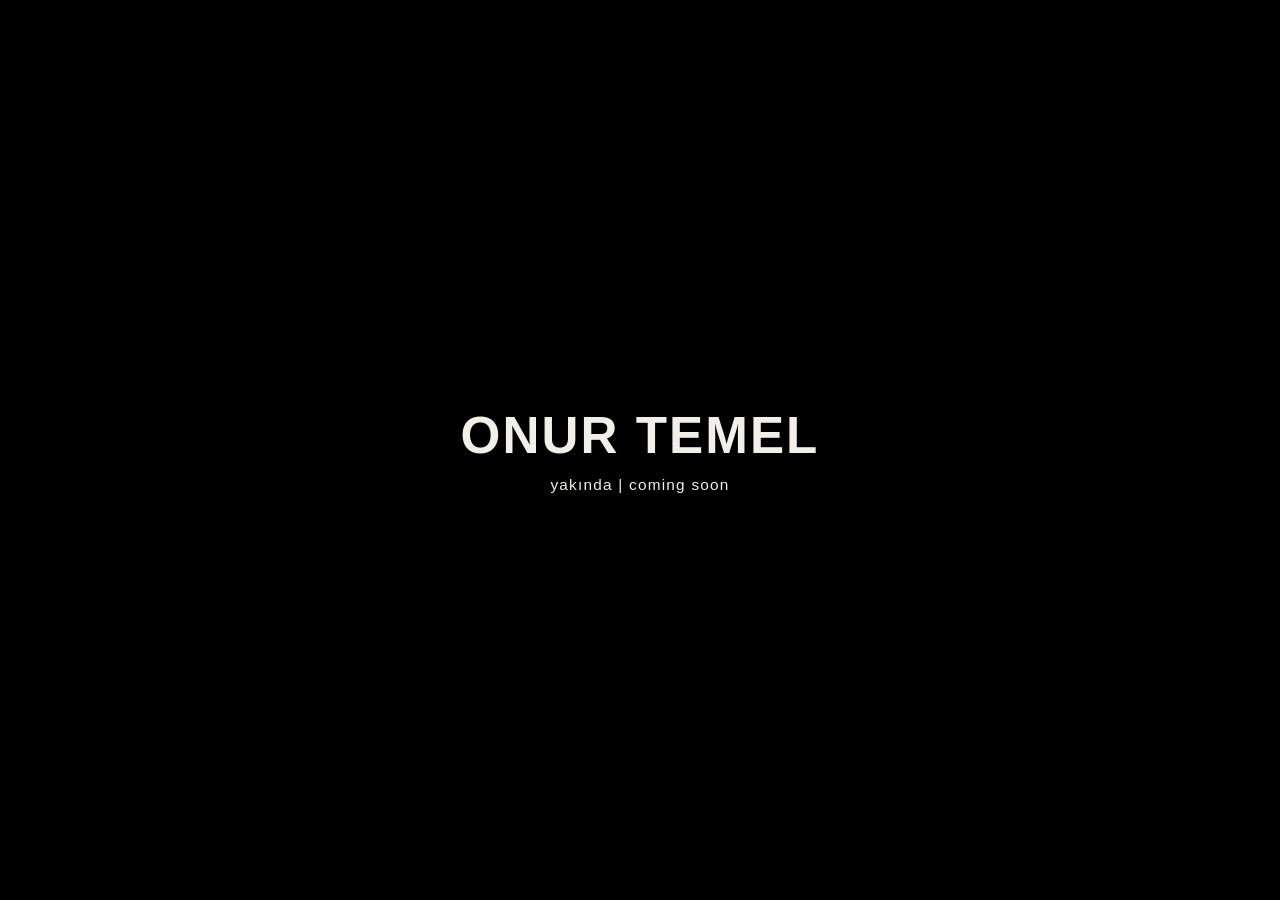
==== index.html @ 97fc6d5d "Add initial HTML structure for coming soon page" ====
<!doctype html>
<html lang="tr">
<head>
  <meta charset="utf-8">
  <meta name="viewport" content="width=device-width, initial-scale=1">
  <title>Onur Temel</title>

  <style>
    * {
      box-sizing: border-box;
    }

    html, body {
      margin: 0;
      width: 100%;
      height: 100%;
    }

    body {
      background: #000;
      color: #f2efe8;
      font-family: Helvetica, Arial, sans-serif;
    }

    main {
      width: 100%;
      min-height: 100svh;
      display: flex;
      align-items: center;
      justify-content: center;
    }

    .coming-soon {
      width: 33.333vw;
      text-align: center;
    }

    h1 {
      margin: 0;
      font-size: clamp(2rem, 4vw, 4.5rem);
      font-weight: 700;
      letter-spacing: 0.04em;
      white-space: nowrap;
    }

    p {
      margin: 0.7rem 0 0;
      font-size: clamp(0.85rem, 1.2vw, 1.15rem);
      font-weight: 400;
      letter-spacing: 0.08em;
      white-space: nowrap;
    }

    @media (max-width: 700px) {
      .coming-soon {
        width: 66.666vw;
      }

      h1 {
        font-size: clamp(1.8rem, 9vw, 3rem);
      }

      p {
        font-size: clamp(0.75rem, 3.7vw, 1rem);
      }
    }
  </style>
</head>

<body>
  <main>
    <div class="coming-soon">
      <h1>ONUR TEMEL</h1>
      <p>yakında | coming soon</p>
    </div>
  </main>
</body>
</html>
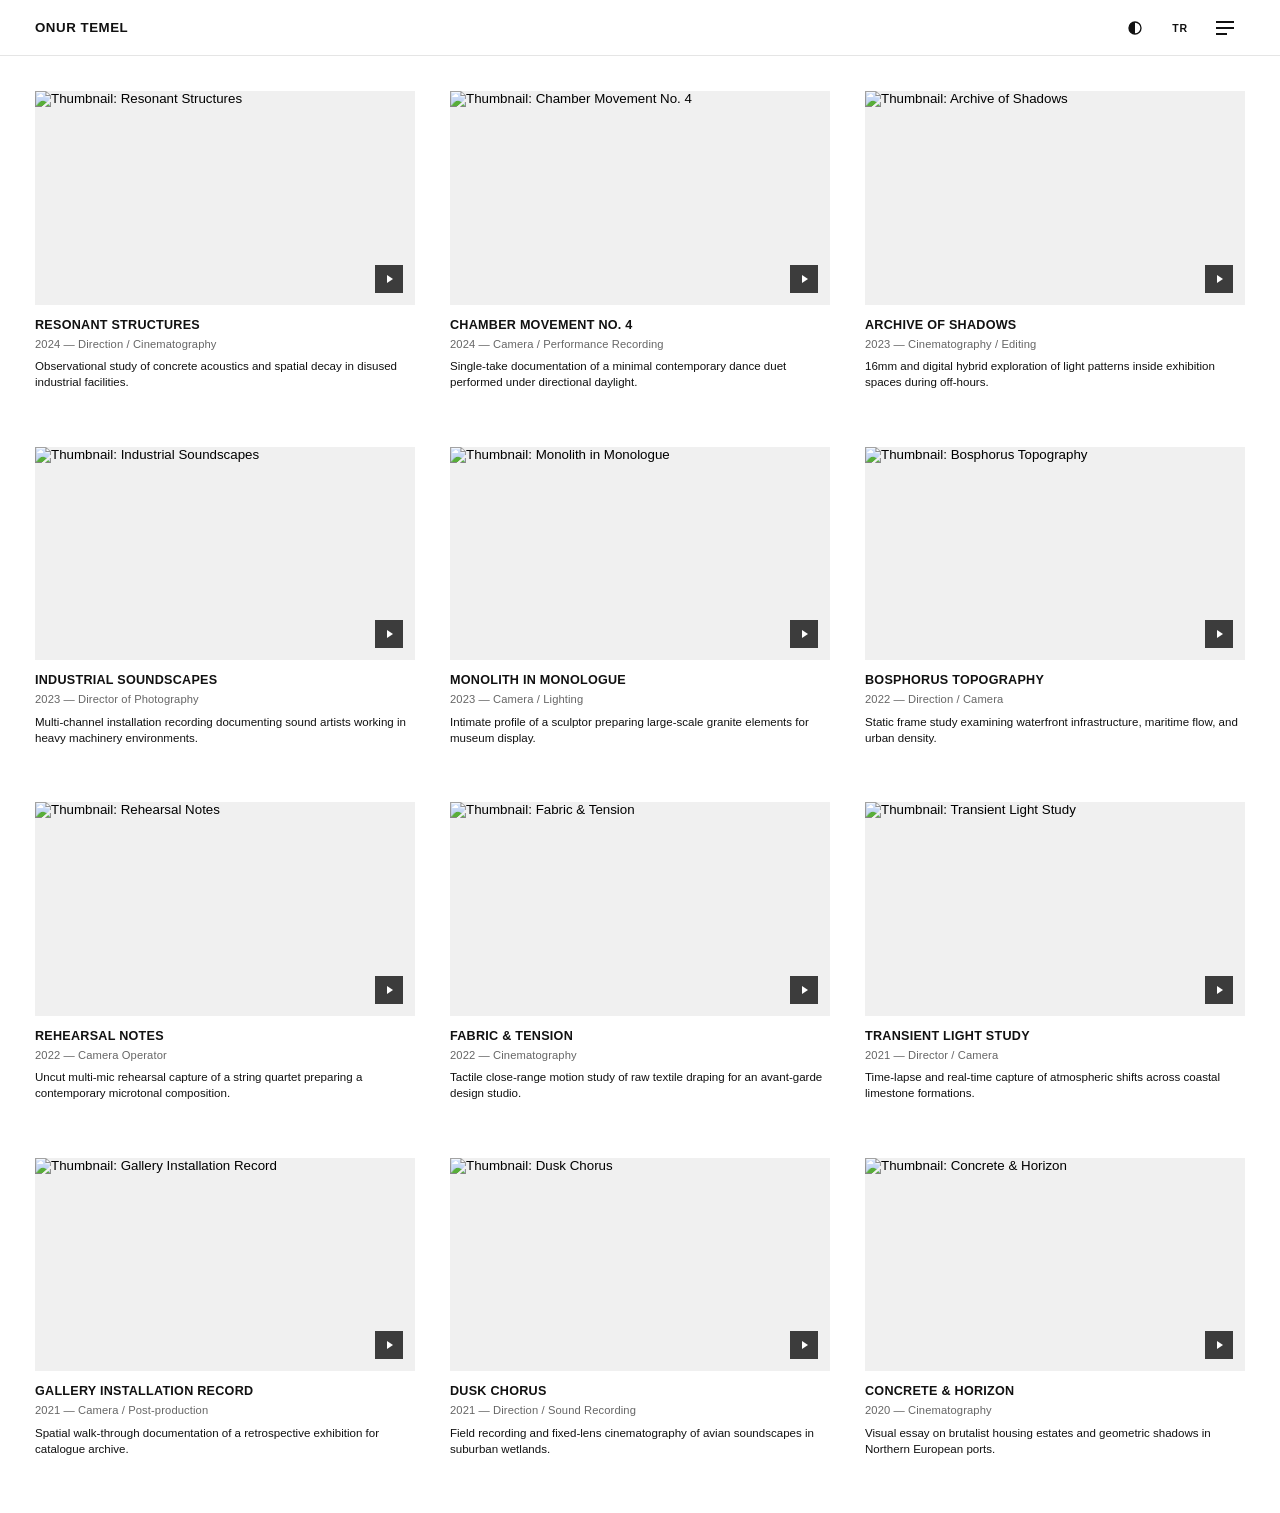
==== commit d60a9be5: "Add bilingual (TR/EN) content support, CMS settings, visual theme toggle, and launch portfolio to in" ====
--- a/index.html
+++ b/index.html
@@ -3,76 +3,87 @@
 <head>
   <meta charset="utf-8">
   <meta name="viewport" content="width=device-width, initial-scale=1">
-  <title>Onur Temel</title>
+  <title>ONUR TEMEL — Videograf & Hareketli Görüntü Arşivi</title>
+  <meta name="description" content="Videograf Onur Temel'in portfolyosu. Gözlemci belgesel, performans kaydı, sanatçı filmi dokümantasyonu ve sergi arşivleri.">
+  
+  <!-- Open Graph -->
+  <meta property="og:title" content="ONUR TEMEL — Videographer">
+  <meta property="og:description" content="Portfolio of videographer Onur Temel. Observational documentary, performance capture, artist film documentation, and exhibition archives.">
+  <meta property="og:type" content="website">
 
+  <link rel="stylesheet" href="styles.css">
+  
   <style>
-    * {
-      box-sizing: border-box;
-    }
-
-    html, body {
-      margin: 0;
-      width: 100%;
-      height: 100%;
-    }
-
-    body {
-      background: #000;
-      color: #f2efe8;
-      font-family: Helvetica, Arial, sans-serif;
-    }
-
-    main {
-      width: 100%;
-      min-height: 100svh;
-      display: flex;
-      align-items: center;
-      justify-content: center;
-    }
-
-    .coming-soon {
-      width: 33.333vw;
-      text-align: center;
-    }
-
-    h1 {
-      margin: 0;
-      font-size: clamp(2rem, 4vw, 4.5rem);
-      font-weight: 700;
-      letter-spacing: 0.04em;
+    /* Visually hidden helper for screen reader headings */
+    .sr-only {
+      position: absolute;
+      width: 1px;
+      height: 1px;
+      padding: 0;
+      margin: -1px;
+      overflow: hidden;
+      clip: rect(0, 0, 0, 0);
       white-space: nowrap;
-    }
-
-    p {
-      margin: 0.7rem 0 0;
-      font-size: clamp(0.85rem, 1.2vw, 1.15rem);
-      font-weight: 400;
-      letter-spacing: 0.08em;
-      white-space: nowrap;
-    }
-
-    @media (max-width: 700px) {
-      .coming-soon {
-        width: 66.666vw;
-      }
-
-      h1 {
-        font-size: clamp(1.8rem, 9vw, 3rem);
-      }
-
-      p {
-        font-size: clamp(0.75rem, 3.7vw, 1rem);
-      }
+      border: 0;
     }
   </style>
 </head>
+<body>
 
-<body>
-  <main>
-    <div class="coming-soon">
-      <h1>ONUR TEMEL</h1>
-      <p>yakında | coming soon</p>
+  <header class="site-header">
+    <div class="site-container" style="width:100%; display:flex; align-items:center; justify-content:space-between;">
+      <a href="#work" class="header-brand" id="brand-link" aria-label="Onur Temel Homepage">ONUR TEMEL</a>
+      
+      <div class="header-controls">
+        <!-- Theme Switcher: Visual non-text split circle icon -->
+        <button id="theme-toggle" class="icon-btn theme-toggle-btn" aria-label="Koyu/Açık temayı değiştir" title="Tema Değiştir">
+          <span class="theme-split-icon" aria-hidden="true">
+            <svg viewBox="0 0 24 24" width="16" height="16">
+              <circle cx="12" cy="12" r="9" fill="none" stroke="currentColor" stroke-width="2"/>
+              <path d="M12 3 A9 9 0 0 0 12 21 Z" fill="currentColor"/>
+            </svg>
+          </span>
+        </button>
+
+        <!-- Language Switcher: Shows target language (EN when TR active, TR when EN active) -->
+        <button id="lang-toggle" class="icon-btn lang-toggle-btn" aria-label="Switch language to English" title="Dil Değiştir">
+          EN
+        </button>
+        
+        <!-- View Switcher: Abstract text/paragraph symbol morphing to grid -->
+        <button id="view-switch-btn" class="icon-btn view-switch-btn" aria-label="Metin Görünümünü Göster" aria-expanded="false" title="Görünüm Değiştir">
+          <span class="view-switch-symbol" aria-hidden="true">
+            <span class="line"></span>
+            <span class="line"></span>
+            <span class="line"></span>
+          </span>
+        </button>
+      </div>
     </div>
-  </main>
+  </header>
+
+  <div class="site-container">
+    <main>
+      <!-- Primary View: Work Grid -->
+      <section id="work-view" class="view" aria-label="Seçilmiş Çalışmalar">
+        <h1 class="sr-only" id="work-heading">Seçilmiş Çalışmalar</h1>
+        <div id="works-grid" class="works-grid" role="region" aria-live="polite"></div>
+      </section>
+
+      <!-- Information / Bio / CV View -->
+      <section id="info-view" class="view" aria-label="Bilgi & Arşiv" hidden>
+        <h1 class="sr-only" id="info-heading">Bilgi & Arşiv</h1>
+        <div id="info-container" class="info-container"></div>
+      </section>
+
+      <!-- Graceful Fallback Error UI -->
+      <div id="error-state" class="error-state" hidden>
+        <p id="error-message">İçerik kataloğu yüklenemedi. Lütfen bağlantınızı kontrol edin.</p>
+        <button id="retry-btn" class="retry-btn">Yeniden Dene</button>
+      </div>
+    </main>
+  </div>
+
+  <script src="app.js"></script>
 </body>
 </html>
--- a/styles.css
+++ b/styles.css
@@ -0,0 +1,526 @@
+/* ONUR TEMEL — VIDEOGRAPHER PORTFOLIO
+   Contemporary Institutional / Exhibition Catalogue Aesthetic */
+
+:root {
+  color-scheme: light dark;
+  --bg-color: #ffffff;
+  --fg-color: #111111;
+  --fg-muted: #666666;
+  --bg-media: #f0f0f0;
+  --border-color: #e5e5e5;
+  --focus-ring: #111111;
+
+  --font-stack: -apple-system, BlinkMacSystemFont, "Helvetica Neue", Helvetica, Arial, sans-serif;
+  --site-max-width: 1600px;
+  --header-height: 56px;
+}
+
+@media (prefers-color-scheme: dark) {
+  :root {
+    --bg-color: #121212;
+    --fg-color: #eeeeee;
+    --fg-muted: #999999;
+    --bg-media: #1e1e1e;
+    --border-color: #262626;
+    --focus-ring: #ffffff;
+  }
+}
+
+html[data-theme="light"] {
+  color-scheme: light;
+  --bg-color: #ffffff;
+  --fg-color: #111111;
+  --fg-muted: #666666;
+  --bg-media: #f0f0f0;
+  --border-color: #e5e5e5;
+  --focus-ring: #111111;
+}
+
+html[data-theme="dark"] {
+  color-scheme: dark;
+  --bg-color: #121212;
+  --fg-color: #eeeeee;
+  --fg-muted: #999999;
+  --bg-media: #1e1e1e;
+  --border-color: #262626;
+  --focus-ring: #ffffff;
+}
+
+/* Reset & Base */
+*, *::before, *::after {
+  box-sizing: border-box;
+}
+
+html, body {
+  margin: 0;
+  padding: 0;
+  width: 100%;
+  min-height: 100%;
+  background-color: var(--bg-color);
+  color: var(--fg-color);
+  font-family: var(--font-stack);
+  font-size: 14px;
+  line-height: 1.5;
+  -webkit-font-smoothing: antialiased;
+  -moz-osx-font-smoothing: grayscale;
+}
+
+/* Focus visibility */
+:focus-visible {
+  outline: 2px solid var(--focus-ring);
+  outline-offset: 3px;
+}
+
+/* Page Wrapper */
+.site-container {
+  max-width: var(--site-max-width);
+  margin: 0 auto;
+  padding: 0 1rem;
+}
+
+@media (min-width: 640px) {
+  .site-container {
+    padding: 0 1.5rem;
+  }
+}
+
+@media (min-width: 1024px) {
+  .site-container {
+    padding: 0 2.5rem;
+  }
+}
+
+/* Persistent Header */
+.site-header {
+  position: sticky;
+  top: 0;
+  z-index: 100;
+  height: var(--header-height);
+  background-color: var(--bg-color);
+  border-bottom: 1px solid var(--border-color);
+  display: flex;
+  align-items: center;
+  justify-content: space-between;
+  transition: background-color 0.2s ease, border-color 0.2s ease;
+}
+
+.header-brand {
+  font-size: 0.9rem;
+  font-weight: 700;
+  letter-spacing: 0.04em;
+  color: var(--fg-color);
+  text-decoration: none;
+  text-transform: uppercase;
+  background: none;
+  border: none;
+  padding: 0;
+  cursor: pointer;
+  display: inline-flex;
+  align-items: center;
+  white-space: nowrap;
+}
+
+@media (min-width: 375px) {
+  .header-brand {
+    font-size: 0.95rem;
+  }
+}
+
+.header-controls {
+  display: flex;
+  align-items: center;
+  gap: 0.25rem;
+}
+
+@media (min-width: 375px) {
+  .header-controls {
+    gap: 0.5rem;
+  }
+}
+
+/* Buttons Reset */
+.icon-btn {
+  background: none;
+  border: none;
+  color: var(--fg-color);
+  cursor: pointer;
+  padding: 0;
+  min-width: 40px;
+  min-height: 44px;
+  display: flex;
+  align-items: center;
+  justify-content: center;
+  border-radius: 0;
+  transition: opacity 0.15s ease;
+}
+
+.icon-btn:hover {
+  opacity: 0.75;
+}
+
+.icon-btn[hidden] {
+  display: none !important;
+}
+
+/* Language Switcher Control */
+.lang-toggle-btn {
+  font-family: var(--font-stack);
+  font-size: 0.75rem;
+  font-weight: 600;
+  letter-spacing: 0.06em;
+  text-transform: uppercase;
+  color: var(--fg-color);
+  min-width: 36px;
+}
+
+/* Visual Non-Text Theme Toggle (Split Circle) */
+.theme-split-icon {
+  width: 16px;
+  height: 16px;
+  display: block;
+}
+
+.theme-split-icon svg {
+  width: 100%;
+  height: 100%;
+  display: block;
+}
+
+/* View Switcher Abstract Icon (Text symbol vs Grid symbol) */
+.view-switch-symbol {
+  width: 18px;
+  height: 14px;
+  position: relative;
+  display: flex;
+  flex-direction: column;
+  justify-content: space-between;
+}
+
+/* Text Icon Lines: 3-4 horizontal lines, last line shorter */
+.view-switch-symbol .line {
+  display: block;
+  height: 2px;
+  background-color: var(--fg-color);
+  width: 100%;
+  transition: width 0.2s ease, transform 0.2s ease;
+}
+
+.view-switch-symbol .line:last-child {
+  width: 60%;
+}
+
+/* Active Info Mode -> morphs into Grid symbol */
+.view-switch-btn[aria-expanded="true"] .view-switch-symbol {
+  display: grid;
+  grid-template-columns: 1fr 1fr;
+  grid-template-rows: 1fr 1fr;
+  gap: 3px;
+  height: 14px;
+  width: 14px;
+}
+
+.view-switch-btn[aria-expanded="true"] .view-switch-symbol .line {
+  width: 100% !important;
+  height: 100% !important;
+}
+
+/* Main Content Area */
+main {
+  padding: 2rem 0 4rem 0;
+}
+
+@media (min-width: 640px) {
+  main {
+    padding: 2.5rem 0 4rem 0;
+  }
+}
+
+.view {
+  display: block;
+}
+
+.view[hidden] {
+  display: none !important;
+}
+
+/* WORK VIEW GRID */
+.works-grid {
+  display: grid;
+  grid-template-columns: 1fr;
+  gap: 2.5rem 1.5rem;
+}
+
+@media (min-width: 640px) {
+  .works-grid {
+    grid-template-columns: repeat(2, 1fr);
+    gap: 3.5rem 2rem;
+  }
+}
+
+@media (min-width: 1024px) {
+  .works-grid {
+    grid-template-columns: repeat(3, 1fr);
+    gap: 4rem 2.5rem;
+  }
+}
+
+@media (min-width: 1440px) {
+  .works-grid {
+    grid-template-columns: repeat(4, 1fr);
+    gap: 4.5rem 2.5rem;
+  }
+}
+
+/* Work Item (No cards, no borders, gallery wall presentation) */
+.work-item {
+  display: flex;
+  flex-direction: column;
+}
+
+.work-media-container {
+  width: 100%;
+  aspect-ratio: 16 / 9;
+  background-color: var(--bg-media);
+  position: relative;
+  overflow: hidden;
+}
+
+.work-media-btn {
+  width: 100%;
+  height: 100%;
+  border: none;
+  background: var(--bg-media);
+  padding: 0;
+  margin: 0;
+  cursor: pointer;
+  position: relative;
+  display: block;
+  text-align: left;
+}
+
+.work-media-btn img {
+  width: 100%;
+  height: 100%;
+  object-fit: cover;
+  display: block;
+  transition: opacity 0.2s ease;
+}
+
+.work-media-btn:hover img {
+  opacity: 0.9;
+}
+
+/* Monochrome Minimal Play Indicator */
+.play-indicator {
+  position: absolute;
+  bottom: 12px;
+  right: 12px;
+  width: 28px;
+  height: 28px;
+  background-color: rgba(0, 0, 0, 0.75);
+  color: #ffffff;
+  display: flex;
+  align-items: center;
+  justify-content: center;
+  pointer-events: none;
+  transition: background-color 0.15s ease, transform 0.15s ease;
+}
+
+html[data-theme="dark"] .play-indicator,
+@media (prefers-color-scheme: dark) {
+  .play-indicator {
+    background-color: rgba(255, 255, 255, 0.85);
+    color: #121212;
+  }
+}
+
+.play-indicator svg {
+  width: 12px;
+  height: 12px;
+  fill: currentColor;
+  margin-left: 2px;
+}
+
+.work-media-btn:hover .play-indicator {
+  transform: scale(1.08);
+}
+
+/* Embedded YouTube Frame */
+.work-iframe {
+  width: 100%;
+  height: 100%;
+  border: 0;
+  display: block;
+}
+
+/* Work Item Metadata */
+.work-meta {
+  margin-top: 0.85rem;
+}
+
+.work-title {
+  font-size: 0.9rem;
+  font-weight: 700;
+  letter-spacing: 0.02em;
+  text-transform: uppercase;
+  margin: 0 0 0.2rem 0;
+  color: var(--fg-color);
+  line-height: 1.3;
+}
+
+.work-details {
+  font-size: 0.8rem;
+  color: var(--fg-muted);
+  margin: 0 0 0.4rem 0;
+  letter-spacing: 0.01em;
+}
+
+.work-description {
+  font-size: 0.825rem;
+  color: var(--fg-color);
+  margin: 0;
+  line-height: 1.4;
+  font-weight: 400;
+}
+
+/* INFO / BIO VIEW */
+.info-container {
+  display: grid;
+  grid-template-columns: 1fr;
+  gap: 3rem;
+  padding-top: 0.5rem;
+}
+
+@media (min-width: 860px) {
+  .info-container {
+    grid-template-columns: 1fr 1.3fr;
+    gap: 4rem;
+  }
+}
+
+.info-sidebar, .info-main {
+  display: flex;
+  flex-direction: column;
+  gap: 2.5rem;
+}
+
+.info-section-title {
+  font-size: 0.75rem;
+  font-weight: 700;
+  text-transform: uppercase;
+  letter-spacing: 0.08em;
+  color: var(--fg-muted);
+  margin: 0 0 1rem 0;
+  padding-bottom: 0.4rem;
+  border-bottom: 1px solid var(--border-color);
+}
+
+.info-short-bio {
+  font-size: 1.1rem;
+  font-weight: 500;
+  line-height: 1.5;
+  margin: 0 0 1.25rem 0;
+  color: var(--fg-color);
+}
+
+.info-long-bio {
+  font-size: 0.9rem;
+  line-height: 1.6;
+  color: var(--fg-color);
+  margin: 0 0 2rem 0;
+}
+
+.info-list {
+  list-style: none;
+  padding: 0;
+  margin: 0;
+}
+
+.info-list li {
+  font-size: 0.85rem;
+  padding: 0.4rem 0;
+  border-bottom: 1px dashed var(--border-color);
+  color: var(--fg-color);
+  line-height: 1.4;
+}
+
+.info-list li:last-child {
+  border-bottom: none;
+}
+
+.links-list {
+  display: flex;
+  flex-direction: column;
+  gap: 0.5rem;
+}
+
+.editorial-link {
+  color: var(--fg-color);
+  text-decoration: none;
+  font-size: 0.875rem;
+  font-weight: 600;
+  display: inline-flex;
+  align-items: center;
+  gap: 0.4rem;
+}
+
+.editorial-link:hover {
+  text-decoration: underline;
+}
+
+/* Demo Archive Notice Tag */
+.demo-notice {
+  margin-top: 3rem;
+  padding: 0.75rem 1rem;
+  border: 1px solid var(--border-color);
+  font-size: 0.75rem;
+  color: var(--fg-muted);
+  letter-spacing: 0.04em;
+  text-transform: uppercase;
+}
+
+/* Error State */
+.error-state {
+  text-align: center;
+  padding: 4rem 1rem;
+  max-width: 480px;
+  margin: 0 auto;
+}
+
+.error-state p {
+  font-size: 0.9rem;
+  color: var(--fg-muted);
+  margin-bottom: 1.5rem;
+}
+
+.retry-btn {
+  background: var(--fg-color);
+  color: var(--bg-color);
+  border: none;
+  padding: 0.6rem 1.25rem;
+  font-size: 0.8rem;
+  font-weight: 600;
+  text-transform: uppercase;
+  letter-spacing: 0.05em;
+  cursor: pointer;
+}
+
+.retry-btn:hover {
+  opacity: 0.85;
+}
+
+/* Motion and Accessibility */
+@media (prefers-reduced-motion: reduce) {
+  *, *::before, *::after {
+    animation-duration: 0.01ms !important;
+    animation-iteration-count: 1 !important;
+    transition-duration: 0.01ms !important;
+    scroll-behavior: auto !important;
+  }
+
+  ::view-transition-group(*),
+  ::view-transition-old(*),
+  ::view-transition-new(*) {
+    animation: none !important;
+  }
+}
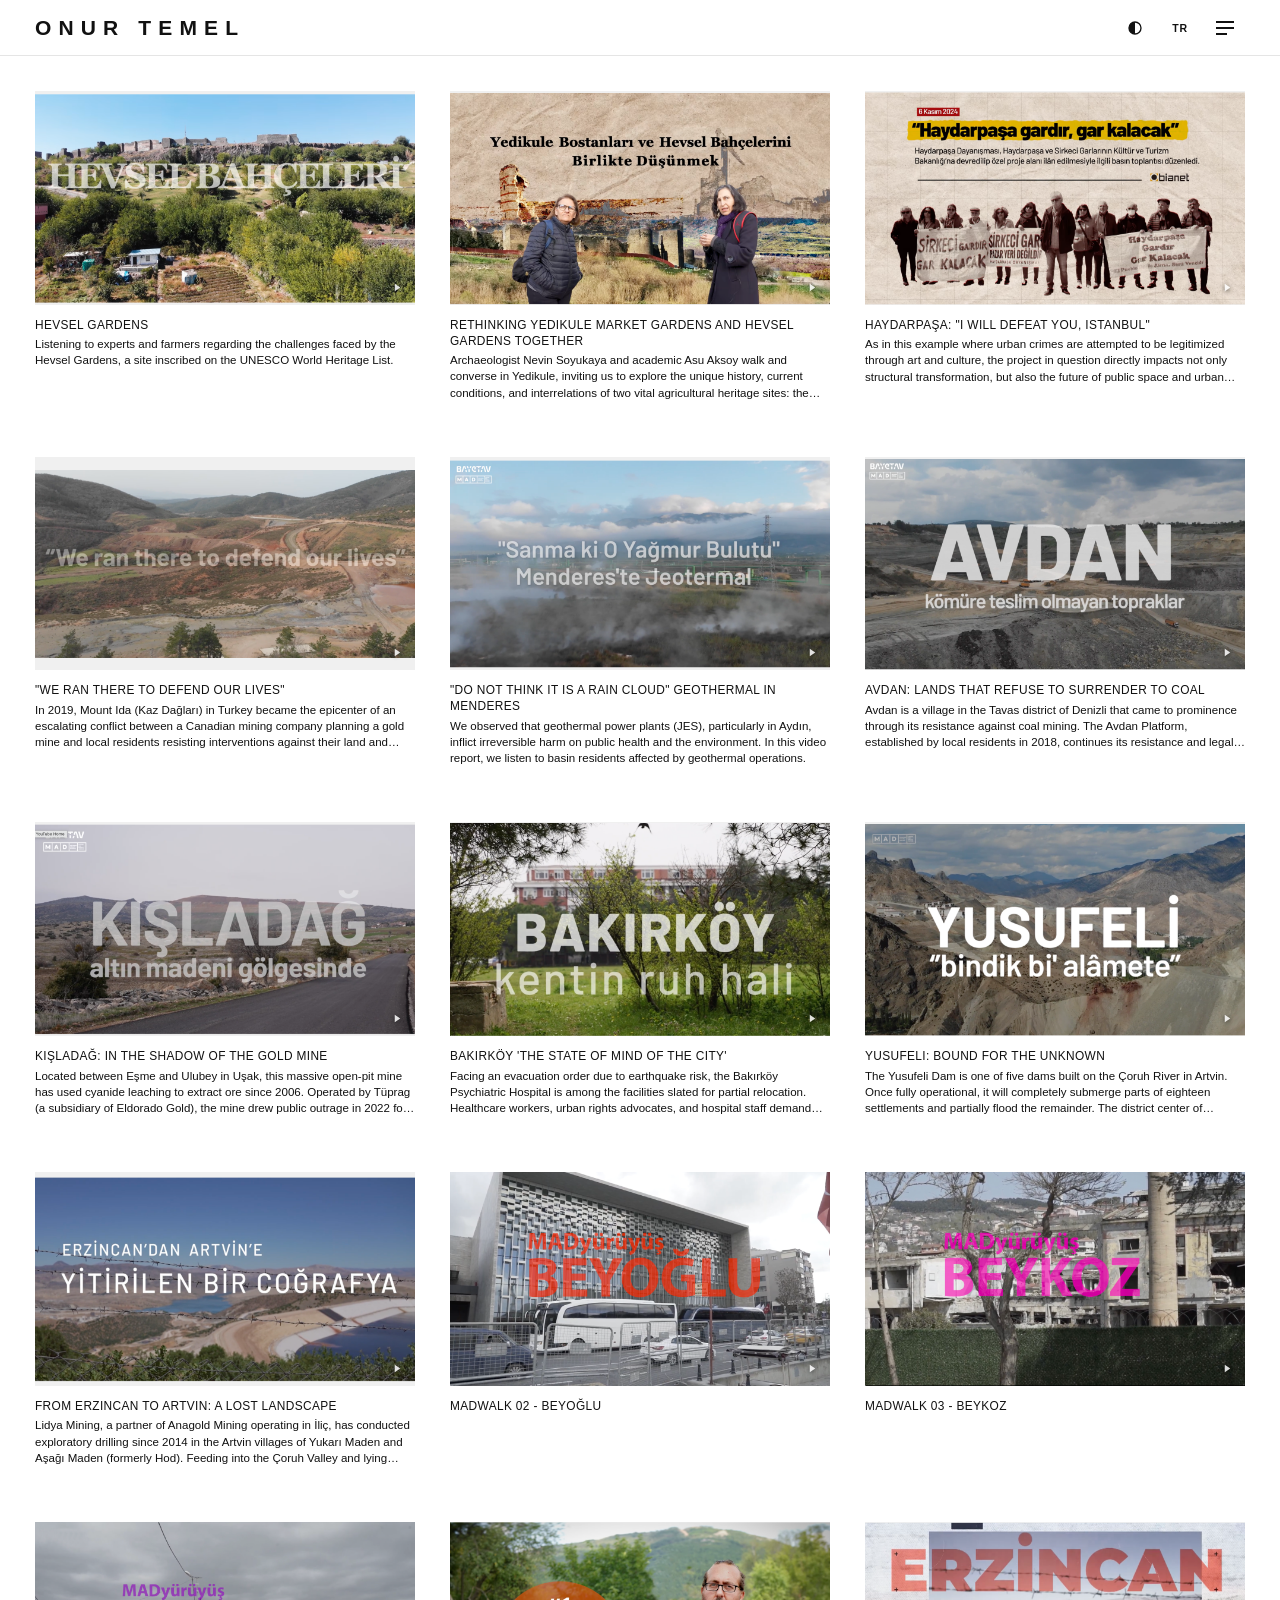
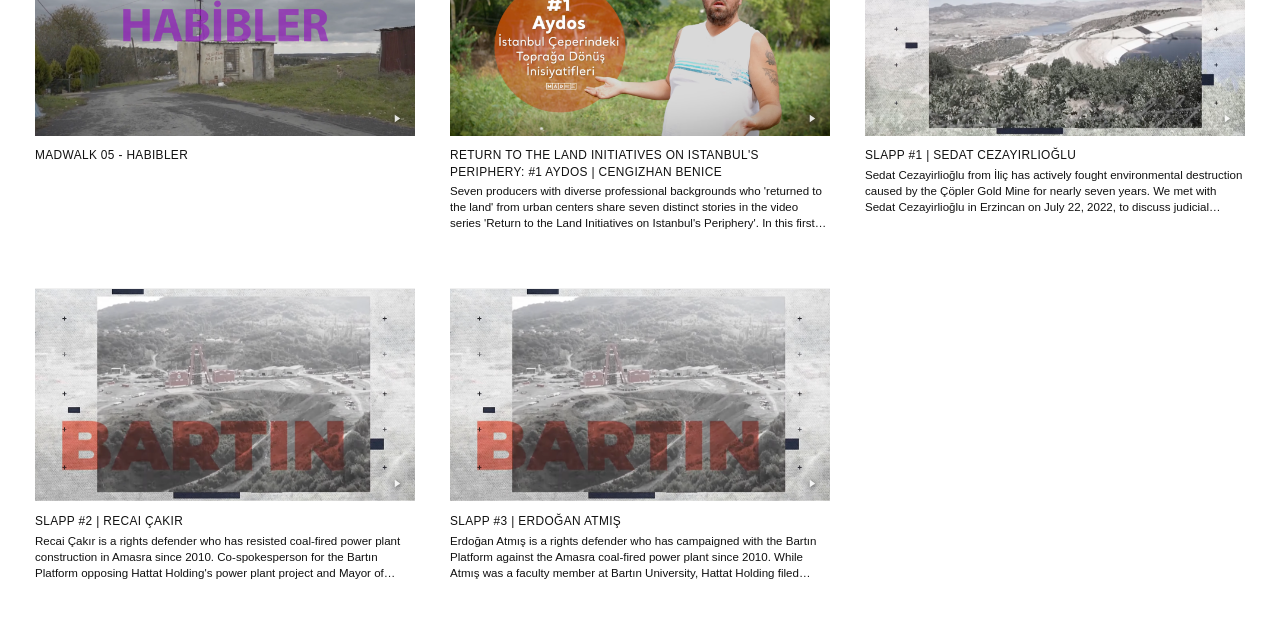
==== commit e6042b63: "changes" ====
--- a/index.html
+++ b/index.html
@@ -82,6 +82,7 @@
         <button id="retry-btn" class="retry-btn">Yeniden Dene</button>
       </div>
     </main>
+    <footer class="site-footer" id="site-footer"></footer>
   </div>
 
   <script src="app.js"></script>
--- a/styles.css
+++ b/styles.css
@@ -105,9 +105,10 @@
 }
 
 .header-brand {
-  font-size: 0.9rem;
+  font-family: Helvetica, Arial, sans-serif;
+  font-size: clamp(1.1rem, 4.5vw, 1.5rem);
   font-weight: 700;
-  letter-spacing: 0.04em;
+  letter-spacing: 0.34em;
   color: var(--fg-color);
   text-decoration: none;
   text-transform: uppercase;
@@ -118,12 +119,6 @@
   display: inline-flex;
   align-items: center;
   white-space: nowrap;
-}
-
-@media (min-width: 375px) {
-  .header-brand {
-    font-size: 0.95rem;
-  }
 }
 
 .header-controls {
@@ -283,6 +278,15 @@
   background-color: var(--bg-media);
   position: relative;
   overflow: hidden;
+}
+
+/* Black Cover State for Work 14 (SLAPP #3) */
+.black-cover-container {
+  background-color: #000000 !important;
+}
+
+.black-cover-btn {
+  background-color: #000000 !important;
 }
 
 .work-media-btn {
@@ -310,43 +314,86 @@
   opacity: 0.9;
 }
 
-/* Monochrome Minimal Play Indicator */
+/* Minimal White Triangular Play Glyph (No black box container) */
 .play-indicator {
   position: absolute;
   bottom: 12px;
   right: 12px;
-  width: 28px;
-  height: 28px;
-  background-color: rgba(0, 0, 0, 0.75);
+  width: 11px;
+  height: 11px;
   color: #ffffff;
   display: flex;
   align-items: center;
   justify-content: center;
   pointer-events: none;
+  filter: drop-shadow(0 1px 2px rgba(0, 0, 0, 0.65));
+  opacity: 0.85;
+  transition: opacity 0.15s ease, transform 0.15s ease;
+}
+
+.play-indicator svg {
+  width: 100%;
+  height: 100%;
+  fill: #ffffff;
+  display: block;
+}
+
+.work-media-btn:hover .play-indicator,
+.work-media-btn:focus-visible .play-indicator {
+  opacity: 1;
+  transform: scale(1.15);
+}
+
+/* FULLSCREEN VIDEO OVERLAY */
+.video-overlay {
+  position: fixed;
+  top: 0;
+  left: 0;
+  width: 100vw;
+  height: 100dvh;
+  background-color: #000000;
+  z-index: 99999;
+  display: flex;
+  flex-direction: column;
+  align-items: center;
+  justify-content: center;
+  overflow: hidden;
+}
+
+.video-overlay-close {
+  position: absolute;
+  top: 16px;
+  right: 16px;
+  z-index: 100000;
+  background: rgba(0, 0, 0, 0.6);
+  border: 1px solid rgba(255, 255, 255, 0.25);
+  color: #ffffff;
+  width: 40px;
+  height: 40px;
+  border-radius: 50%;
+  display: flex;
+  align-items: center;
+  justify-content: center;
+  cursor: pointer;
   transition: background-color 0.15s ease, transform 0.15s ease;
 }
 
-html[data-theme="dark"] .play-indicator,
-@media (prefers-color-scheme: dark) {
-  .play-indicator {
-    background-color: rgba(255, 255, 255, 0.85);
-    color: #121212;
-  }
-}
-
-.play-indicator svg {
-  width: 12px;
-  height: 12px;
-  fill: currentColor;
-  margin-left: 2px;
-}
-
-.work-media-btn:hover .play-indicator {
-  transform: scale(1.08);
-}
-
-/* Embedded YouTube Frame */
-.work-iframe {
+.video-overlay-close:hover {
+  background: rgba(255, 255, 255, 0.25);
+  transform: scale(1.05);
+}
+
+.video-overlay-frame-wrapper {
+  width: 100%;
+  height: 100%;
+  max-width: 100vw;
+  max-height: 100dvh;
+  display: flex;
+  align-items: center;
+  justify-content: center;
+}
+
+.video-overlay-iframe {
   width: 100%;
   height: 100%;
   border: 0;
@@ -359,13 +406,13 @@
 }
 
 .work-title {
-  font-size: 0.9rem;
-  font-weight: 700;
-  letter-spacing: 0.02em;
+  font-size: 0.85rem;
+  font-weight: 500;
+  letter-spacing: 0.03em;
   text-transform: uppercase;
-  margin: 0 0 0.2rem 0;
-  color: var(--fg-color);
-  line-height: 1.3;
+  margin: 0 0 0.25rem 0;
+  color: var(--fg-color);
+  line-height: 1.35;
 }
 
 .work-details {
@@ -375,12 +422,19 @@
   letter-spacing: 0.01em;
 }
 
+.work-meta .work-description,
 .work-description {
   font-size: 0.825rem;
   color: var(--fg-color);
   margin: 0;
   line-height: 1.4;
   font-weight: 400;
+  display: -webkit-box;
+  -webkit-box-orient: vertical;
+  -webkit-line-clamp: 3;
+  line-clamp: 3;
+  overflow: hidden;
+  max-height: 4.2em;
 }
 
 /* INFO / BIO VIEW */
@@ -524,3 +578,188 @@
     animation: none !important;
   }
 }
+
+
+
+
+.media-controls-container.mac.inline:not(.audio) {
+    display: flex;
+    flex-direction: column;
+    position: relative;
+}
+/* Volume slider */
+
+.media-controls.mac.inline:not(.audio) .volume-slider-container {
+    position: absolute;
+    top: var(--inline-controls-inside-margin);
+    right: calc(var(--inline-controls-inside-margin) * 1);
+    width: 196px;
+    height: 46px;
+    display: flex;
+    align-items: center;
+    justify-content: center;
+    padding-inline: 8px;
+    box-sizing: border-box;
+    border-radius: var(--inline-controls-border-radius);
+    transform: translateY(calc(var(--inline-controls-inside-margin) + 2));
+}
+
+.media-controls.mac.inline:not(.audio):not(.uses-ltr-user-interface-layout-direction) .volume-slider-container {
+    left: calc(var(--inline-controls-inside-margin) * 1);
+    right: auto;
+    flex-direction: row-reverse;
+}
+
+.media-controls.mac.inline:not(.audio) .volume-slider-container > .background-tint {
+    top: 0;
+    left: var(--inline-controls-inside-margin);
+    right: 0;
+    bottom: 0;
+    width: auto;
+}
+
+.media-controls.mac.inline:focus-within:not(.audio) .volume-slider-container, .media-controls.mac.inline:not(.audio).show-controls .volume-slider-container {
+    opacity: 1;
+    pointer-events: auto;
+    transform: none;
+}
+
+.media-controls.mac.inline:not(.audio) .volume-slider-container > .background-tint > div {
+    border-radius: var(--inline-controls-border-radius);
+    overflow: hidden;
+}
+
+.media-controls.mac.inline:not(.audio) .volume-slider-container > .slider {
+    width: 135px;
+}
+
+.media-controls.mac.inline:not(.audio):not(.uses-ltr-user-interface-layout-direction) .volume-slider-container > .slider {
+    transform: scaleX(-1);
+}
+
+.media-controls.mac.inline:not(.audio) .volume-slider-container button[class * ="mute"], .media-controls.mac.inline:not(.audio) .volume-slider-container .button.mute {
+    position: relative !important;
+    transform: scale(0.8);
+    margin-left: 2px
+}
+
+.media-controls.mac.inline:not(.audio):not(.uses-ltr-user-interface-layout-direction) .volume-slider-container button[class * ="mute"], .media-controls.mac.inline:not(.audio):not(.uses-ltr-user-interface-layout-direction) .volume-slider-container .button.mute {
+    margin-left: 0;
+}
+
+:host(video.media-document.audio) .media-controls.mac.inline, .media-controls.mac.inline:not(.audio) * {
+    --inline-controls-bar-height: 46px;
+}
+
+.media-controls.mac.inline:not(.audio) .controls-bar.bottom, .media-controls.mac.inline:not(.audio) .controls-bar.top-left {
+    border-radius: var(--inline-controls-border-radius);
+}
+/* Hide top-right controls bar to prevent overlapping volume slider */
+
+.media-controls.mac.inline:not(.audio) .controls-bar.top-right {
+    display: none !important;
+}
+
+.media-controls.mac.inline:not(.audio) {
+    display: flex;
+    flex-direction: column;
+    justify-content: flex-end;
+    height: 100%;
+    position: relative;
+}
+
+.media-controls-container.mac.inline:not(.audio) > .media-controls.mac.inline {
+    position: relative;
+}
+
+.media-controls.mac.inline:not(.audio) .controls-bar.bottom {
+    position: relative !important;
+    bottom: auto !important;
+    left: auto !important;
+    right: auto !important;
+    top: auto !important;
+    display: flex !important;
+    align-items: center;
+    justify-content: space-between;
+    max-width: 750px;
+    margin: 0 auto;
+    width: 100%;
+    box-sizing: border-box;
+    padding-inline: var(--inline-controls-inside-margin);
+    margin-bottom: var(--inline-controls-inside-margin);
+}
+
+.media-controls.mac.inline:not(.audio) > .controls-bar.bottom > .buttons-container.left, .media-controls.mac.inline:not(.audio) > .controls-bar.bottom > .time-control, .media-controls.mac.inline:not(.audio) > .controls-bar.bottom > .buttons-container.right {
+    display: flex;
+    align-items: center;
+    position: relative;
+}
+
+.media-controls.mac.inline:not(.audio) > .controls-bar.bottom > .buttons-container.left {
+    flex: 0 0 auto;
+    justify-content: flex-start;
+    min-width: fit-content;
+}
+
+.media-controls.mac.inline:not(.audio) > .controls-bar.bottom > .time-control {
+    left: auto !important;
+    max-width: 540px;
+}
+
+.media-controls.mac.inline:not(.audio) > .controls-bar.bottom > .buttons-container.right {
+    flex: 0 0 auto;
+    justify-content: flex-end;
+    min-width: fit-content;
+}
+
+.media-controls.mac.inline:not(.audio) .controls-bar.bottom .time-control .slider, .media-controls.mac.inline:not(.audio) .controls-bar.bottom .time-control .scrubber {
+    display: flex;
+    max-width: 452px;
+    min-width: 0px;
+    position: relative;
+}
+
+.media-controls.mac.inline:not(.audio) .controls-bar.bottom .background-tint, .media-controls.mac.inline:not(.audio) .controls-bar.top-left .background-tint {
+    border-radius: var(--inline-controls-border-radius);
+    overflow: hidden;
+}
+
+.media-controls.mac.inline:not(.audio) .slider.default > .appearance {
+    top: 50%;
+    transform: translateY(-50%);
+    height: 7.5px;
+}
+
+.media-controls.mac.inline:not(.audio) .slider.default > .appearance > .fill > .primary {
+    left: 0;
+    background-color: white;
+}
+
+.media-controls.mac.inline:not(.audio) .slider.default.allows-relative-scrubbing > .appearance > .fill > .primary {
+    background-color: white;
+}
+
+.slider.default > .appearance > .fill > .knob.pill, .media-controls.mac.inline:not(.audio) .volume-slider-container .slider.default > .appearance > .fill > .knob, .media-controls.mac.inline:not(.audio) .time-control .slider.default > .appearance > .fill > .knob {
+    top: -5px;
+    width: 21px;
+    height: 17px;
+    border-radius: 8.5px;
+    box-shadow: 0 2px 4px rgba(0, 0, 0, 0.3);
+    margin: -2px;
+}
+
+.media-controls.mac.inline.narrowviewer:not(.audio) .controls-bar.bottom {
+    padding-inline: 8px;
+    max-width: 100%;
+}
+
+.media-controls.mac.inline.narrowviewer:not(.audio) .volume-slider-container button[class*="mute"], .media-controls.mac.inline.narrowviewer:not(.audio) .volume-slider-container .button.mute {
+    transform: scale(0.8) scaleX(-1);
+}
+
+.media-controls.mac.inline.narrowviewer:not(.audio) .controls-bar.top-left {
+    left: var(--inline-controls-inside-margin);
+}
+
+@supports (-apple-visual-effect: -apple-system-glass-material) {    .media-controls.mac * {        --primary-glyph-color: white;        --secondary-glyph-color: white;    }    .media-controls.mac:not(.audio) .background-tint > .blur {        display: none;    }    .media-controls.inline.mac:not(.audio, .narrowviewer) .background-tint > .blur {        display: revert;        background-color: rgba(0, 0, 0, 0.3);        -webkit-backdrop-filter: unset;    }    .media-controls.mac.inline.audio .background-tint > .blur {        background-color: rgba(0, 0, 0, 0.4);        -webkit-backdrop-filter: unset;    }    .media-controls.mac .background-tint > .tint {        background-color: unset;        color-scheme: dark;        mix-blend-mode: unset;    }    .media-controls.mac.inline .background-tint > .tint {        -apple-visual-effect: -apple-system-glass-material-media-controls-subdued;    }    .media-controls.mac.fullscreen .background-tint > .tint {        -apple-visual-effect: -apple-system-glass-material-media-controls;    }}
+@supports (-apple-visual-effect: -apple-system-glass-material) {    .media-controls.mac * {        --primary-glyph-color: white;        --secondary-glyph-color: white;    }    .media-controls.mac:not(.audio) .background-tint > .blur {        display: none;    }    .media-controls.inline.mac:not(.audio, .narrowviewer) .background-tint > .blur {        display: revert;        background-color: rgba(0, 0, 0, 0.3);        -webkit-backdrop-filter: unset;    }    .media-controls.mac.inline.audio .background-tint > .blur {        background-color: rgba(0, 0, 0, 0.4);        -webkit-backdrop-filter: unset;    }    .media-controls.mac .background-tint > .tint {        background-color: unset;        color-scheme: dark;        mix-blend-mode: unset;    }    .media-controls.mac.inline .background-tint > .tint {        -apple-visual-effect: -apple-system-glass-material-media-controls-subdued;    }    .media-controls.mac.fullscreen .background-tint > .tint {        -apple-visual-effect: -apple-system-glass-material-media-controls;    }}
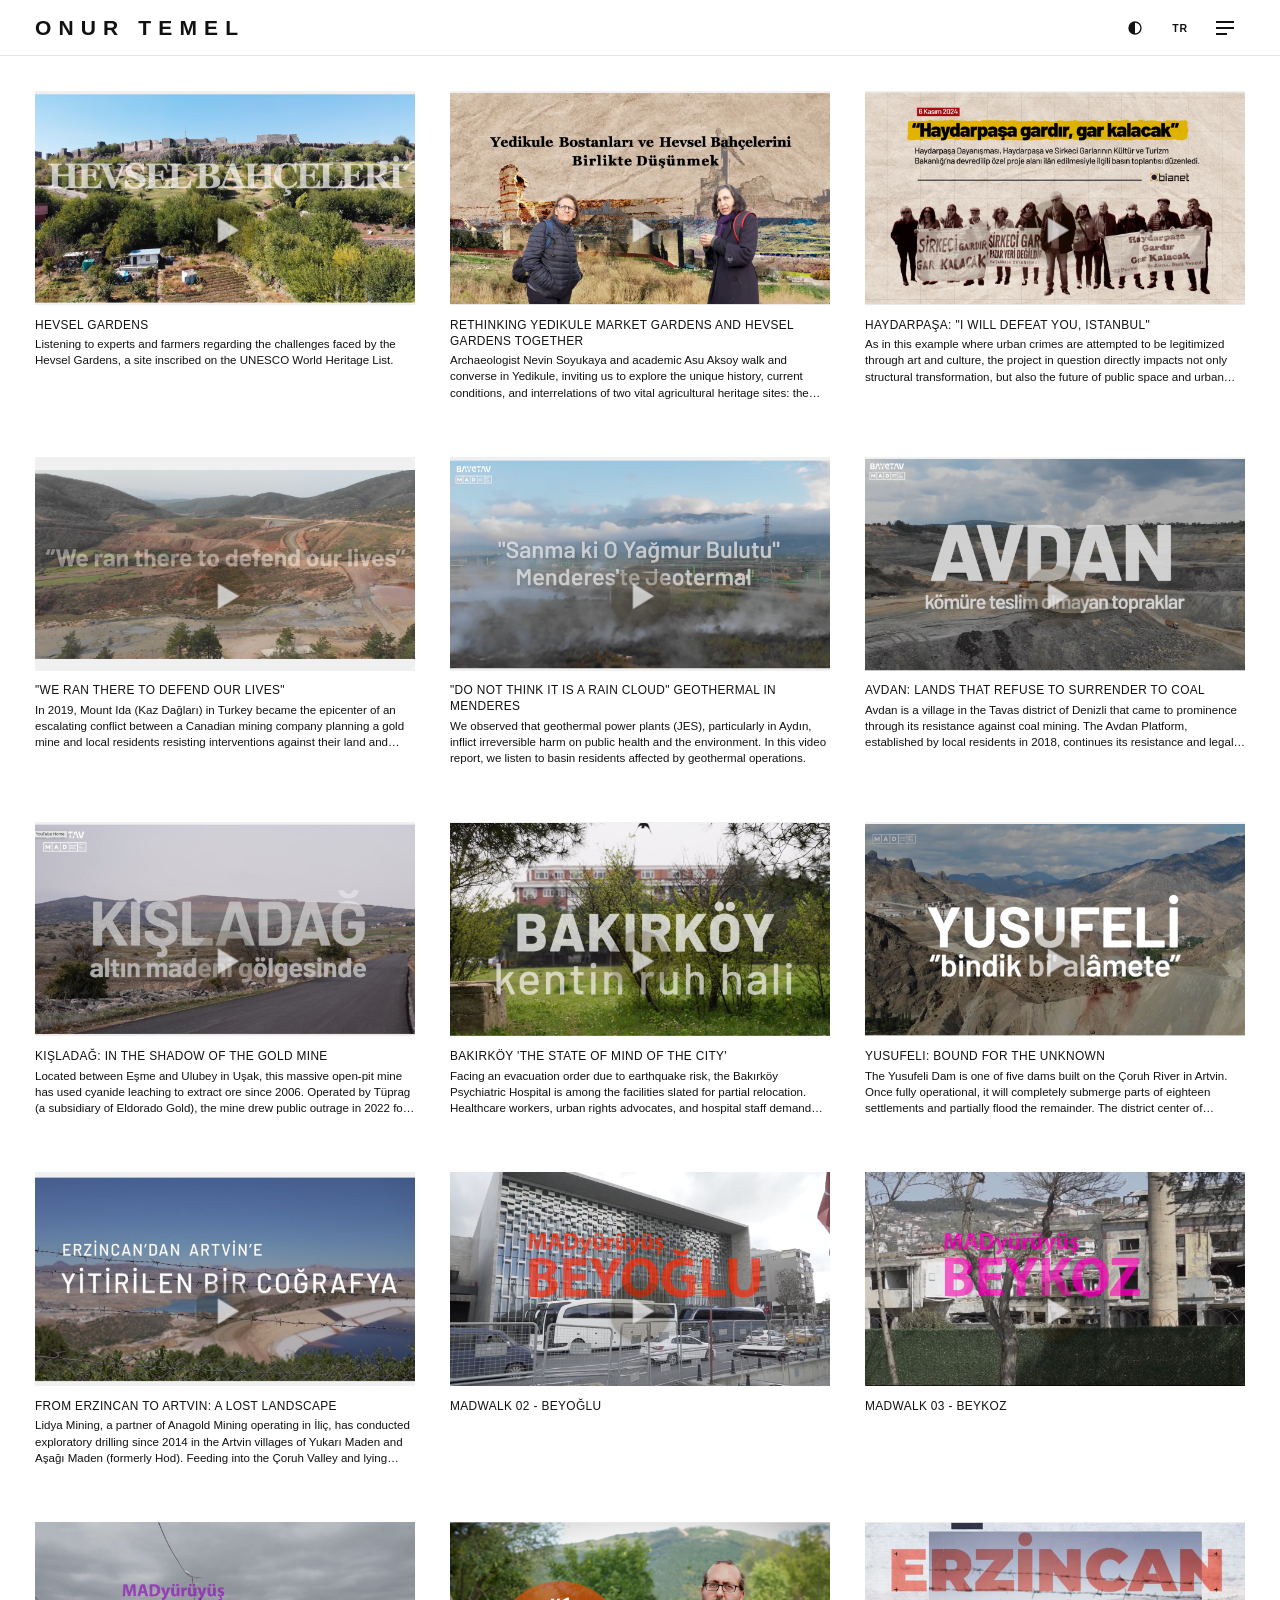
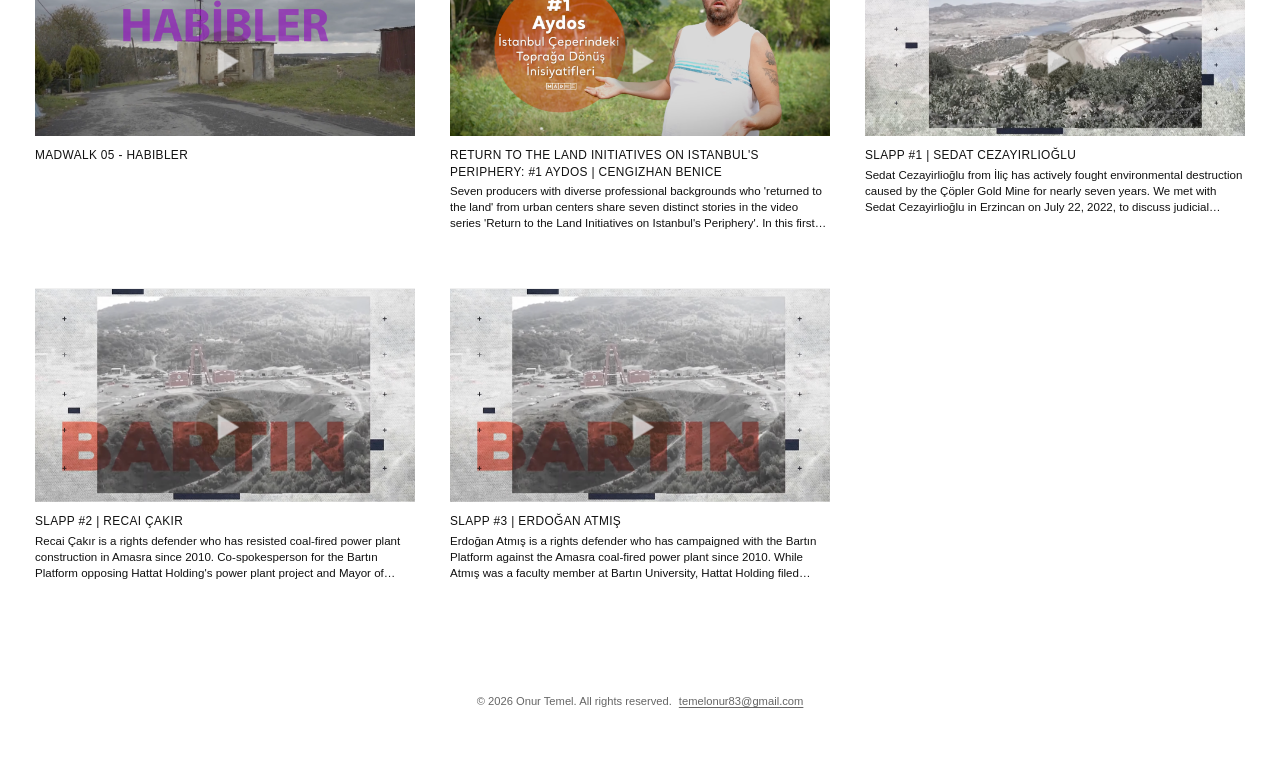
==== commit e1dad7a9: "changes2" ====
--- a/index.html
+++ b/index.html
@@ -86,5 +86,62 @@
   </div>
 
   <script src="app.js"></script>
+
+  <svg style="display: none">
+      <filter
+        id="glass-distortion"
+        x="0%"
+        y="0%"
+        width="100%"
+        height="100%"
+        filterUnits="objectBoundingBox"
+      >
+        <feTurbulence
+          type="fractalNoise"
+          baseFrequency="0.01 0.01"
+          numOctaves="1"
+          seed="5"
+          result="turbulence"
+        />
+        <!-- Seeds: 14, 17,  -->
+
+        <feComponentTransfer in="turbulence" result="mapped">
+          <feFuncR type="gamma" amplitude="1" exponent="10" offset="0.5" />
+          <feFuncG type="gamma" amplitude="0" exponent="1" offset="0" />
+          <feFuncB type="gamma" amplitude="0" exponent="1" offset="0.5" />
+        </feComponentTransfer>
+
+        <feGaussianBlur in="turbulence" stdDeviation="3" result="softMap" />
+
+        <feSpecularLighting
+          in="softMap"
+          surfaceScale="5"
+          specularConstant="1"
+          specularExponent="100"
+          lighting-color="white"
+          result="specLight"
+        >
+          <fePointLight x="-200" y="-200" z="300" />
+        </feSpecularLighting>
+
+        <feComposite
+          in="specLight"
+          operator="arithmetic"
+          k1="0"
+          k2="1"
+          k3="1"
+          k4="0"
+          result="litImage"
+        />
+
+        <feDisplacementMap
+          in="SourceGraphic"
+          in2="softMap"
+          scale="150"
+          xChannelSelector="R"
+          yChannelSelector="G"
+        />
+      </filter>
+    </svg>
 </body>
 </html>
--- a/styles.css
+++ b/styles.css
@@ -13,6 +13,54 @@
   --font-stack: -apple-system, BlinkMacSystemFont, "Helvetica Neue", Helvetica, Arial, sans-serif;
   --site-max-width: 1600px;
   --header-height: 56px;
+
+
+
+
+
+
+
+
+
+
+
+  --surfaceFilmOpacity: 0.16;
+  --surfaceBase:
+    radial-gradient(
+      120% 90% at 18% 10%,
+      rgba(255,255,255,0.98) 0%,
+      rgba(255,255,255,0) 52%
+    ),
+    radial-gradient(
+      95% 80% at 80% 82%,
+      rgba(242,242,240,0.22) 0%,
+      rgba(242,242,240,0) 58%
+    ),
+    linear-gradient(
+      180deg,
+      rgba(255,255,255,1) 0%,
+      rgba(250,250,249,1) 48%,
+      rgba(246,246,244,1) 100%
+    );
+  --edgeA: rgba(255,255,255,0.00);
+  --edgeB: rgba(246,246,244,0.26);
+  --edgeC: rgba(240,240,238,0.24);
+  --headerBrand:#484C54;
+  --aap-background-transition-duration:250ms;
+  --navCTAbg: rgba(0,0,0,0.04);
+  --navCTAborder: 1px solid rgba(0,0,0,0.12);
+  --aap-blur:7px;
+  --aap-background-color:rgb(232 232 237/70%);
+  --aap-inner-glow-color:rgb(232 232 237/11%);
+  --pantoneCoolGraycp11:#343741;
+  --liguidTint:  rgba(255, 255, 255, 0.25);
+  --liguidMoreTint:  rgba(255, 255, 255, 0.75);
+  --liguidShine:  rgba(255, 255, 255, 0.5);
+  --liguid-hover-half-tint:  rgba(255, 255, 255, 0.50);
+  --liguid-hover-tint:  rgba(255, 255, 255, 0.50);
+  --drawer-background:  linear-gradient(180deg, rgba(255, 255, 255,0.6) 0%, rgba(255, 255, 255,0.35) 40%, rgba(255, 255, 255,0) 100%);
+  --white-smoke:  rgba(245, 245, 245, 0.38);
+  --smokle-gray:#353535;
 }
 
 @media (prefers-color-scheme: dark) {
@@ -90,7 +138,7 @@
   }
 }
 
-/* Persistent Header */
+/* Persistent / Smart Header */
 .site-header {
   position: sticky;
   top: 0;
@@ -101,7 +149,13 @@
   display: flex;
   align-items: center;
   justify-content: space-between;
-  transition: background-color 0.2s ease, border-color 0.2s ease;
+  transition: transform 0.25s cubic-bezier(0.16, 1, 0.3, 1), background-color 0.2s ease, border-color 0.2s ease;
+  will-change: transform;
+}
+
+.site-header.header-hidden {
+  transform: translateY(-100%);
+  pointer-events: none;
 }
 
 .header-brand {
@@ -278,6 +332,7 @@
   background-color: var(--bg-media);
   position: relative;
   overflow: hidden;
+  container-type: inline-size;
 }
 
 /* Black Cover State for Work 14 (SLAPP #3) */
@@ -314,35 +369,18 @@
   opacity: 0.9;
 }
 
-/* Minimal White Triangular Play Glyph (No black box container) */
-.play-indicator {
-  position: absolute;
-  bottom: 12px;
-  right: 12px;
-  width: 11px;
-  height: 11px;
-  color: #ffffff;
-  display: flex;
-  align-items: center;
-  justify-content: center;
-  pointer-events: none;
-  filter: drop-shadow(0 1px 2px rgba(0, 0, 0, 0.65));
-  opacity: 0.85;
-  transition: opacity 0.15s ease, transform 0.15s ease;
-}
-
-.play-indicator svg {
-  width: 100%;
-  height: 100%;
-  fill: #ffffff;
-  display: block;
-}
-
-.work-media-btn:hover .play-indicator,
-.work-media-btn:focus-visible .play-indicator {
-  opacity: 1;
-  transform: scale(1.15);
-}
+/* Centered Circular Apple-Style Translucent Glass Play Button */
+
+
+.glass-play-btn svg {
+width: 32px;
+height: 100%;
+fill: rgba(231, 231, 231, 0.887);
+margin-left: -1px;
+display: block;
+}
+
+
 
 /* FULLSCREEN VIDEO OVERLAY */
 .video-overlay {
@@ -579,187 +617,128 @@
   }
 }
 
-
-
-
-.media-controls-container.mac.inline:not(.audio) {
-    display: flex;
-    flex-direction: column;
-    position: relative;
-}
-/* Volume slider */
-
-.media-controls.mac.inline:not(.audio) .volume-slider-container {
-    position: absolute;
-    top: var(--inline-controls-inside-margin);
-    right: calc(var(--inline-controls-inside-margin) * 1);
-    width: 196px;
-    height: 46px;
-    display: flex;
-    align-items: center;
-    justify-content: center;
-    padding-inline: 8px;
-    box-sizing: border-box;
-    border-radius: var(--inline-controls-border-radius);
-    transform: translateY(calc(var(--inline-controls-inside-margin) + 2));
-}
-
-.media-controls.mac.inline:not(.audio):not(.uses-ltr-user-interface-layout-direction) .volume-slider-container {
-    left: calc(var(--inline-controls-inside-margin) * 1);
-    right: auto;
-    flex-direction: row-reverse;
-}
-
-.media-controls.mac.inline:not(.audio) .volume-slider-container > .background-tint {
-    top: 0;
-    left: var(--inline-controls-inside-margin);
-    right: 0;
-    bottom: 0;
-    width: auto;
-}
-
-.media-controls.mac.inline:focus-within:not(.audio) .volume-slider-container, .media-controls.mac.inline:not(.audio).show-controls .volume-slider-container {
-    opacity: 1;
-    pointer-events: auto;
-    transform: none;
-}
-
-.media-controls.mac.inline:not(.audio) .volume-slider-container > .background-tint > div {
-    border-radius: var(--inline-controls-border-radius);
-    overflow: hidden;
-}
-
-.media-controls.mac.inline:not(.audio) .volume-slider-container > .slider {
-    width: 135px;
-}
-
-.media-controls.mac.inline:not(.audio):not(.uses-ltr-user-interface-layout-direction) .volume-slider-container > .slider {
-    transform: scaleX(-1);
-}
-
-.media-controls.mac.inline:not(.audio) .volume-slider-container button[class * ="mute"], .media-controls.mac.inline:not(.audio) .volume-slider-container .button.mute {
-    position: relative !important;
-    transform: scale(0.8);
-    margin-left: 2px
-}
-
-.media-controls.mac.inline:not(.audio):not(.uses-ltr-user-interface-layout-direction) .volume-slider-container button[class * ="mute"], .media-controls.mac.inline:not(.audio):not(.uses-ltr-user-interface-layout-direction) .volume-slider-container .button.mute {
-    margin-left: 0;
-}
-
-:host(video.media-document.audio) .media-controls.mac.inline, .media-controls.mac.inline:not(.audio) * {
-    --inline-controls-bar-height: 46px;
-}
-
-.media-controls.mac.inline:not(.audio) .controls-bar.bottom, .media-controls.mac.inline:not(.audio) .controls-bar.top-left {
-    border-radius: var(--inline-controls-border-radius);
-}
-/* Hide top-right controls bar to prevent overlapping volume slider */
-
-.media-controls.mac.inline:not(.audio) .controls-bar.top-right {
-    display: none !important;
-}
-
-.media-controls.mac.inline:not(.audio) {
-    display: flex;
-    flex-direction: column;
-    justify-content: flex-end;
-    height: 100%;
-    position: relative;
-}
-
-.media-controls-container.mac.inline:not(.audio) > .media-controls.mac.inline {
-    position: relative;
-}
-
-.media-controls.mac.inline:not(.audio) .controls-bar.bottom {
-    position: relative !important;
-    bottom: auto !important;
-    left: auto !important;
-    right: auto !important;
-    top: auto !important;
-    display: flex !important;
-    align-items: center;
-    justify-content: space-between;
-    max-width: 750px;
-    margin: 0 auto;
-    width: 100%;
-    box-sizing: border-box;
-    padding-inline: var(--inline-controls-inside-margin);
-    margin-bottom: var(--inline-controls-inside-margin);
-}
-
-.media-controls.mac.inline:not(.audio) > .controls-bar.bottom > .buttons-container.left, .media-controls.mac.inline:not(.audio) > .controls-bar.bottom > .time-control, .media-controls.mac.inline:not(.audio) > .controls-bar.bottom > .buttons-container.right {
-    display: flex;
-    align-items: center;
-    position: relative;
-}
-
-.media-controls.mac.inline:not(.audio) > .controls-bar.bottom > .buttons-container.left {
-    flex: 0 0 auto;
-    justify-content: flex-start;
-    min-width: fit-content;
-}
-
-.media-controls.mac.inline:not(.audio) > .controls-bar.bottom > .time-control {
-    left: auto !important;
-    max-width: 540px;
-}
-
-.media-controls.mac.inline:not(.audio) > .controls-bar.bottom > .buttons-container.right {
-    flex: 0 0 auto;
-    justify-content: flex-end;
-    min-width: fit-content;
-}
-
-.media-controls.mac.inline:not(.audio) .controls-bar.bottom .time-control .slider, .media-controls.mac.inline:not(.audio) .controls-bar.bottom .time-control .scrubber {
-    display: flex;
-    max-width: 452px;
-    min-width: 0px;
-    position: relative;
-}
-
-.media-controls.mac.inline:not(.audio) .controls-bar.bottom .background-tint, .media-controls.mac.inline:not(.audio) .controls-bar.top-left .background-tint {
-    border-radius: var(--inline-controls-border-radius);
-    overflow: hidden;
-}
-
-.media-controls.mac.inline:not(.audio) .slider.default > .appearance {
-    top: 50%;
-    transform: translateY(-50%);
-    height: 7.5px;
-}
-
-.media-controls.mac.inline:not(.audio) .slider.default > .appearance > .fill > .primary {
-    left: 0;
-    background-color: white;
-}
-
-.media-controls.mac.inline:not(.audio) .slider.default.allows-relative-scrubbing > .appearance > .fill > .primary {
-    background-color: white;
-}
-
-.slider.default > .appearance > .fill > .knob.pill, .media-controls.mac.inline:not(.audio) .volume-slider-container .slider.default > .appearance > .fill > .knob, .media-controls.mac.inline:not(.audio) .time-control .slider.default > .appearance > .fill > .knob {
-    top: -5px;
-    width: 21px;
-    height: 17px;
-    border-radius: 8.5px;
-    box-shadow: 0 2px 4px rgba(0, 0, 0, 0.3);
-    margin: -2px;
-}
-
-.media-controls.mac.inline.narrowviewer:not(.audio) .controls-bar.bottom {
-    padding-inline: 8px;
-    max-width: 100%;
-}
-
-.media-controls.mac.inline.narrowviewer:not(.audio) .volume-slider-container button[class*="mute"], .media-controls.mac.inline.narrowviewer:not(.audio) .volume-slider-container .button.mute {
-    transform: scale(0.8) scaleX(-1);
-}
-
-.media-controls.mac.inline.narrowviewer:not(.audio) .controls-bar.top-left {
-    left: var(--inline-controls-inside-margin);
-}
-
-@supports (-apple-visual-effect: -apple-system-glass-material) {    .media-controls.mac * {        --primary-glyph-color: white;        --secondary-glyph-color: white;    }    .media-controls.mac:not(.audio) .background-tint > .blur {        display: none;    }    .media-controls.inline.mac:not(.audio, .narrowviewer) .background-tint > .blur {        display: revert;        background-color: rgba(0, 0, 0, 0.3);        -webkit-backdrop-filter: unset;    }    .media-controls.mac.inline.audio .background-tint > .blur {        background-color: rgba(0, 0, 0, 0.4);        -webkit-backdrop-filter: unset;    }    .media-controls.mac .background-tint > .tint {        background-color: unset;        color-scheme: dark;        mix-blend-mode: unset;    }    .media-controls.mac.inline .background-tint > .tint {        -apple-visual-effect: -apple-system-glass-material-media-controls-subdued;    }    .media-controls.mac.fullscreen .background-tint > .tint {        -apple-visual-effect: -apple-system-glass-material-media-controls;    }}
-@supports (-apple-visual-effect: -apple-system-glass-material) {    .media-controls.mac * {        --primary-glyph-color: white;        --secondary-glyph-color: white;    }    .media-controls.mac:not(.audio) .background-tint > .blur {        display: none;    }    .media-controls.inline.mac:not(.audio, .narrowviewer) .background-tint > .blur {        display: revert;        background-color: rgba(0, 0, 0, 0.3);        -webkit-backdrop-filter: unset;    }    .media-controls.mac.inline.audio .background-tint > .blur {        background-color: rgba(0, 0, 0, 0.4);        -webkit-backdrop-filter: unset;    }    .media-controls.mac .background-tint > .tint {        background-color: unset;        color-scheme: dark;        mix-blend-mode: unset;    }    .media-controls.mac.inline .background-tint > .tint {        -apple-visual-effect: -apple-system-glass-material-media-controls-subdued;    }    .media-controls.mac.fullscreen .background-tint > .tint {        -apple-visual-effect: -apple-system-glass-material-media-controls;    }}+/* Minimal CMS-Driven Footer */
+.site-footer {
+  margin-top: 4rem;
+  padding-bottom: 3.5rem;
+  font-size: 0.8rem;
+  color: var(--fg-muted);
+  text-align: center;
+}
+
+.footer-content {
+  display: flex;
+  flex-wrap: wrap;
+  align-items: center;
+  justify-content: center;
+  gap: 0.35rem 0.5rem;
+  line-height: 1.5;
+}
+
+.footer-email-link {
+  color: var(--fg-muted);
+  text-decoration: underline;
+  text-underline-offset: 2px;
+  transition: color 0.15s ease;
+}
+
+.footer-email-link:hover,
+.footer-email-link:focus-visible {
+  color: var(--fg-color);
+}
+
+
+
+
+
+
+.liquidGlass-wrapper {
+  box-sizing: border-box;
+
+  display: flex;
+  overflow: hidden;
+  
+  transition: all 0.4s cubic-bezier(0.175, 0.885, 0.32, 2.2);
+  padding: 8px 18px;
+  border-radius: 44px;
+
+  position: absolute;
+  top: 65%;
+  left: 50%;
+  transform: translate(-50%, -50%);
+  width: 10cqw;
+  height: 10cqw;
+  min-width: 28px;
+  min-height: 28px;
+  max-width: 64px;
+  max-height: 64px;
+
+  display: flex;
+  align-items: center;
+  justify-content: center;
+  pointer-events: none;
+ 
+  box-sizing: border-box;
+  z-index: 2;
+
+    opacity: 0.9;
+    
+    zoom: 1.6;
+
+    box-shadow: 0 2.6px 2.3px rgba(0, 0, 0, 0.1), 0 0 18.7px rgba(0, 0, 0, 0.1);
+}
+
+
+
+
+.liquidGlass-effect {
+  position: absolute;
+  z-index: 0;
+  inset: 0;
+
+  backdrop-filter: blur(10px);
+  filter: url(#glass-distortion);
+  overflow: hidden;
+  isolation: isolate;
+}
+
+.liquidGlass-effect2 {
+  position: absolute;
+  z-index: 0;
+  inset: 0;
+
+  backdrop-filter: blur(3px);
+  filter: url(#glass-distortion2);
+  overflow: hidden;
+  isolation: isolate;
+}
+
+.liquidGlass-tint {
+  z-index: 1;
+  position: absolute;
+  inset: 0;
+  
+  transition: background 220ms ease-out;
+  background:rgba(43, 30, 10, 0.284);
+}
+
+
+.section-body .nav-cta:hover .liquidGlass-tint {background:var(--liguid-hover-half-tint)}
+.site-nav .nav-cta:hover .liquidGlass-tint {background:var(--liguid-hover-tint)}
+
+.liquidGlass-shine {
+  position: absolute;
+  inset: 0;
+  z-index: 2;
+
+  overflow: hidden;
+  
+  box-shadow: inset 2.4px 0.1px 0.1px -1.5px rgba(255, 255, 255, 0.3),
+inset -0.5px -0.2px 0.1px 0.7px rgba(43, 30, 10, 0.018)
+}
+
+.liquidGlass-text {
+  z-index: 3;
+
+  letter-spacing: .05em;
+}
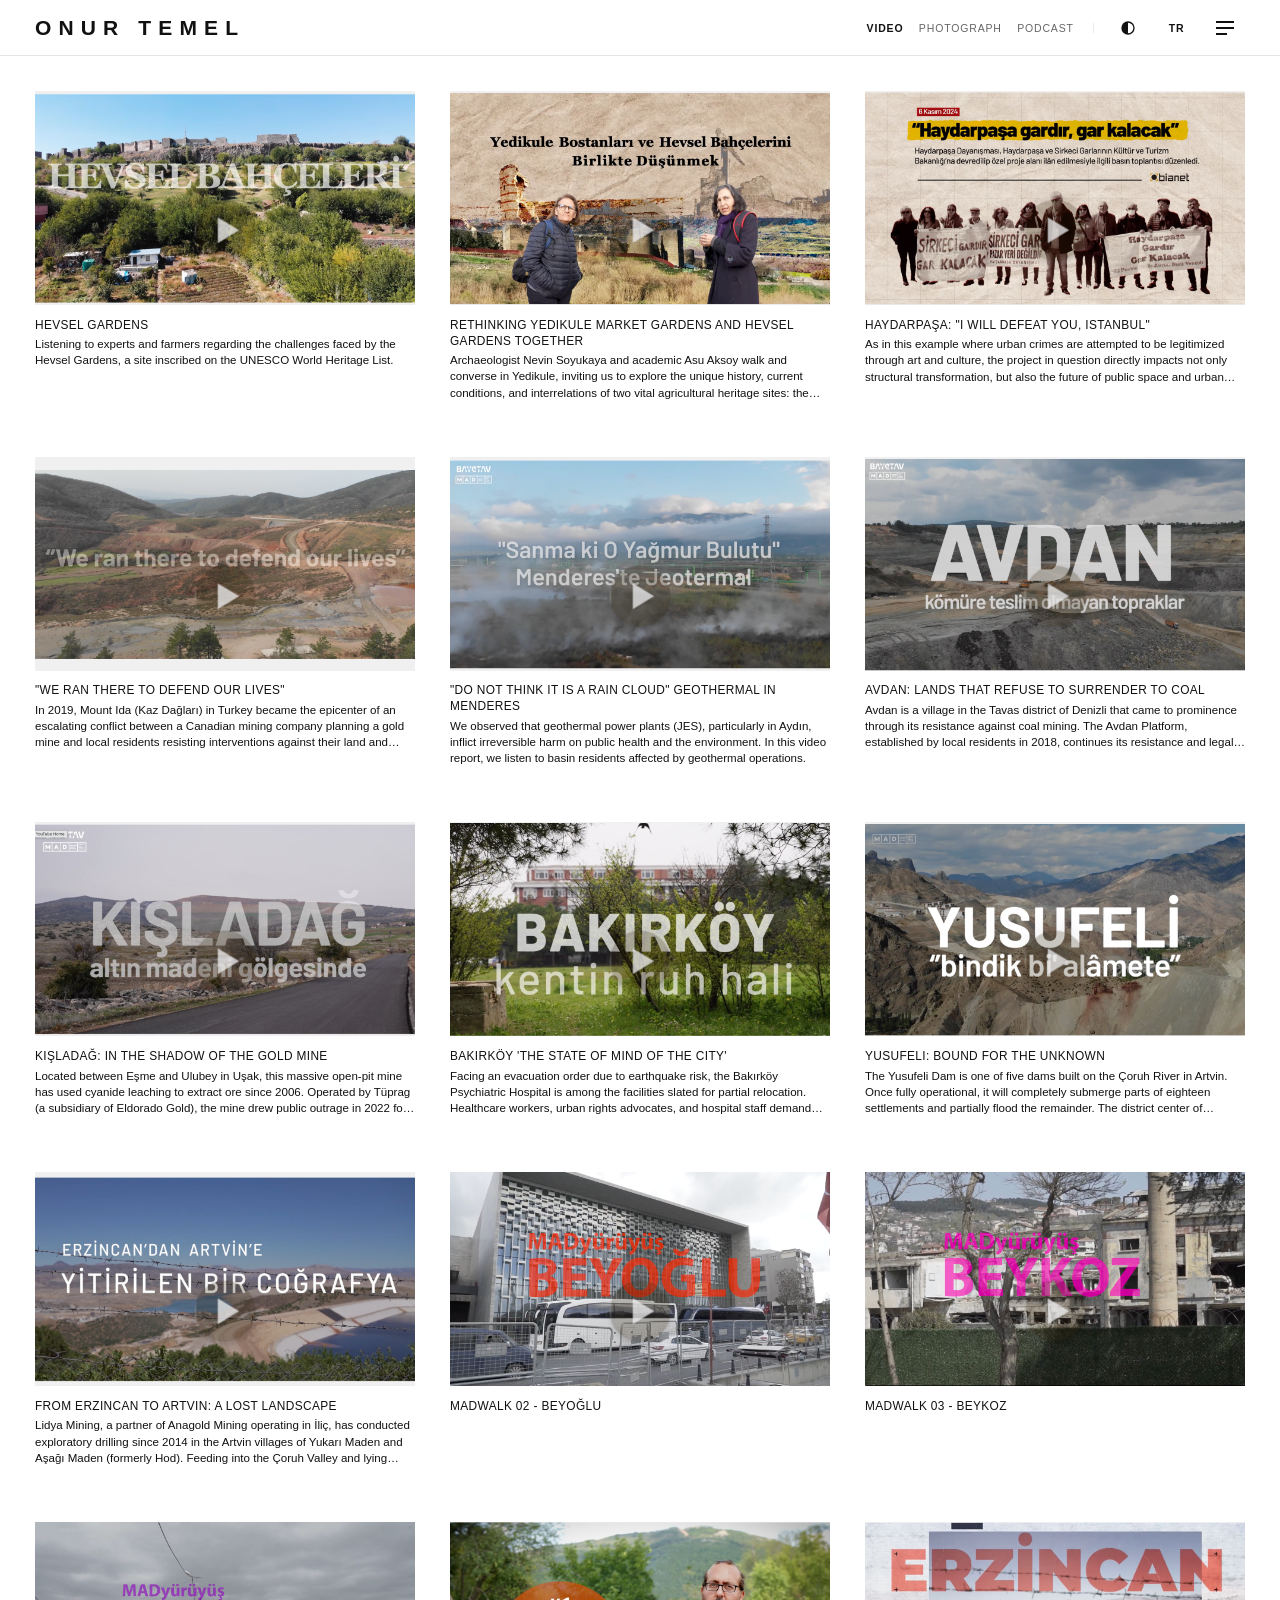
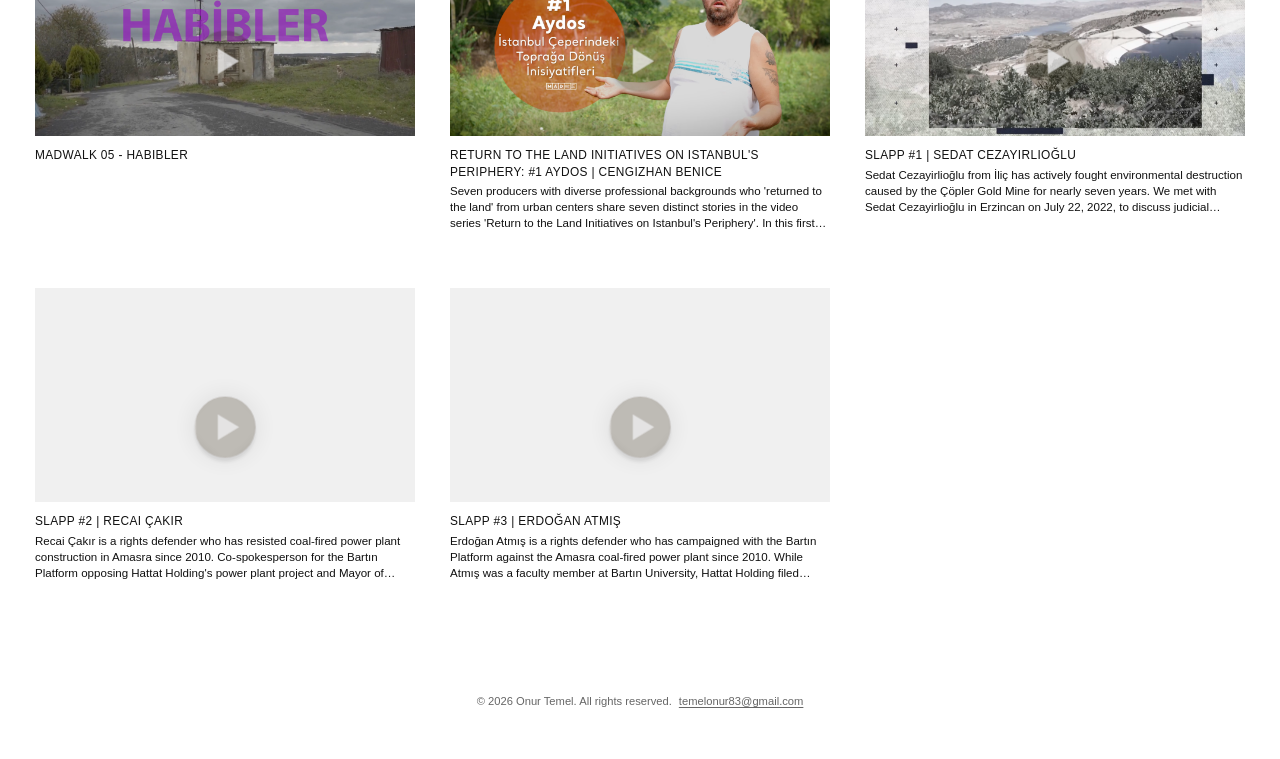
==== commit 5754b3cb: "Add CMS-driven video photo and podcast tabs" ====
--- a/index.html
+++ b/index.html
@@ -35,6 +35,9 @@
       <a href="#work" class="header-brand" id="brand-link" aria-label="Onur Temel Homepage">ONUR TEMEL</a>
       
       <div class="header-controls">
+        <!-- Portfolio Tabs (CMS-Driven) -->
+        <nav id="portfolio-tabs-nav" class="portfolio-tabs-nav" aria-label="Portfolyo Kategorileri"></nav>
+
         <!-- Theme Switcher: Visual non-text split circle icon -->
         <button id="theme-toggle" class="icon-btn theme-toggle-btn" aria-label="Koyu/Açık temayı değiştir" title="Tema Değiştir">
           <span class="theme-split-icon" aria-hidden="true">
--- a/styles.css
+++ b/styles.css
@@ -178,13 +178,62 @@
 .header-controls {
   display: flex;
   align-items: center;
-  gap: 0.25rem;
-}
-
-@media (min-width: 375px) {
+  gap: 0.5rem;
+}
+
+@media (min-width: 640px) {
   .header-controls {
-    gap: 0.5rem;
-  }
+    gap: 0.75rem;
+  }
+}
+
+/* CMS-Driven Portfolio Tabs */
+.portfolio-tabs-nav {
+  display: flex;
+  align-items: center;
+  gap: 0.6rem;
+}
+
+@media (min-width: 640px) {
+  .portfolio-tabs-nav {
+    gap: 1.1rem;
+  }
+}
+
+.portfolio-tab-btn {
+  background: none;
+  border: none;
+  padding: 0;
+  margin: 0;
+  font-family: var(--font-stack);
+  font-size: 0.75rem;
+  font-weight: 500;
+  letter-spacing: 0.08em;
+  text-transform: uppercase;
+  color: var(--fg-muted);
+  cursor: pointer;
+  transition: color 0.15s ease, opacity 0.15s ease;
+  white-space: nowrap;
+}
+
+.portfolio-tab-btn:hover {
+  color: var(--fg-color);
+  opacity: 0.85;
+}
+
+.portfolio-tab-btn.active {
+  color: var(--fg-color);
+  font-weight: 700;
+  opacity: 1;
+}
+
+/* Header Separator between Portfolio Tabs & Utility Icons */
+.header-nav-sep {
+  font-size: 0.75rem;
+  color: var(--border-color);
+  user-select: none;
+  margin-left: 0.2rem;
+  margin-right: 0.2rem;
 }
 
 /* Buttons Reset */
@@ -617,6 +666,145 @@
   }
 }
 
+/* PHOTO TAB & GRID (Native Aspect Ratios) */
+.photos-grid {
+  display: grid;
+  grid-template-columns: 1fr;
+  gap: 2rem 1.5rem;
+}
+
+@media (min-width: 640px) {
+  .photos-grid {
+    grid-template-columns: repeat(2, 1fr);
+    gap: 2.5rem 2rem;
+  }
+}
+
+@media (min-width: 1024px) {
+  .photos-grid {
+    grid-template-columns: repeat(3, 1fr);
+    gap: 3rem 2.5rem;
+  }
+}
+
+.photo-item {
+  width: 100%;
+  display: flex;
+  flex-direction: column;
+}
+
+.photo-btn {
+  width: 100%;
+  background: none;
+  border: none;
+  padding: 0;
+  margin: 0;
+  cursor: pointer;
+  display: block;
+  text-align: left;
+}
+
+.photo-img {
+  width: 100%;
+  height: auto; /* Native aspect ratio preserved! */
+  display: block;
+  transition: opacity 0.2s ease;
+  background-color: var(--bg-media);
+}
+
+.photo-btn:hover .photo-img,
+.photo-btn:focus-visible .photo-img {
+  opacity: 0.88;
+}
+
+/* FULLSCREEN PHOTO OVERLAY */
+.photo-overlay {
+  position: fixed;
+  top: 0;
+  left: 0;
+  width: 100vw;
+  height: 100dvh;
+  background-color: rgba(0, 0, 0, 0.92);
+  z-index: 99999;
+  display: flex;
+  align-items: center;
+  justify-content: center;
+  padding: 2rem;
+  box-sizing: border-box;
+}
+
+.photo-overlay-close {
+  position: absolute;
+  top: 16px;
+  right: 16px;
+  z-index: 100000;
+  background: rgba(255, 255, 255, 0.15);
+  border: 1px solid rgba(255, 255, 255, 0.25);
+  color: #ffffff;
+  width: 40px;
+  height: 40px;
+  border-radius: 50%;
+  display: flex;
+  align-items: center;
+  justify-content: center;
+  cursor: pointer;
+  transition: background-color 0.15s ease, transform 0.15s ease;
+}
+
+.photo-overlay-close:hover {
+  background: rgba(255, 255, 255, 0.3);
+  transform: scale(1.05);
+}
+
+.photo-overlay-content {
+  max-width: 90vw;
+  max-height: 90vh;
+  display: flex;
+  align-items: center;
+  justify-content: center;
+}
+
+.photo-overlay-img {
+  max-width: 90vw;
+  max-height: 90vh;
+  width: auto;
+  height: auto;
+  object-fit: contain;
+  display: block;
+  box-shadow: 0 8px 32px rgba(0, 0, 0, 0.5);
+}
+
+/* PODCAST TAB & SPOTIFY EMBEDS */
+.podcasts-grid {
+  display: flex;
+  flex-direction: column;
+  gap: 2rem;
+  max-width: 720px;
+  margin: 0 auto;
+  padding: 1rem 0;
+}
+
+.podcast-item {
+  width: 100%;
+}
+
+.podcast-title {
+  font-size: 0.95rem;
+  font-weight: 700;
+  letter-spacing: 0.02em;
+  margin: 0 0 0.75rem 0;
+  color: var(--fg-color);
+}
+
+.spotify-iframe {
+  width: 100%;
+  height: 152px;
+  border: 0;
+  border-radius: 12px;
+  display: block;
+  background-color: var(--bg-media);
+}
+
 /* Minimal CMS-Driven Footer */
 .site-footer {
   margin-top: 4rem;
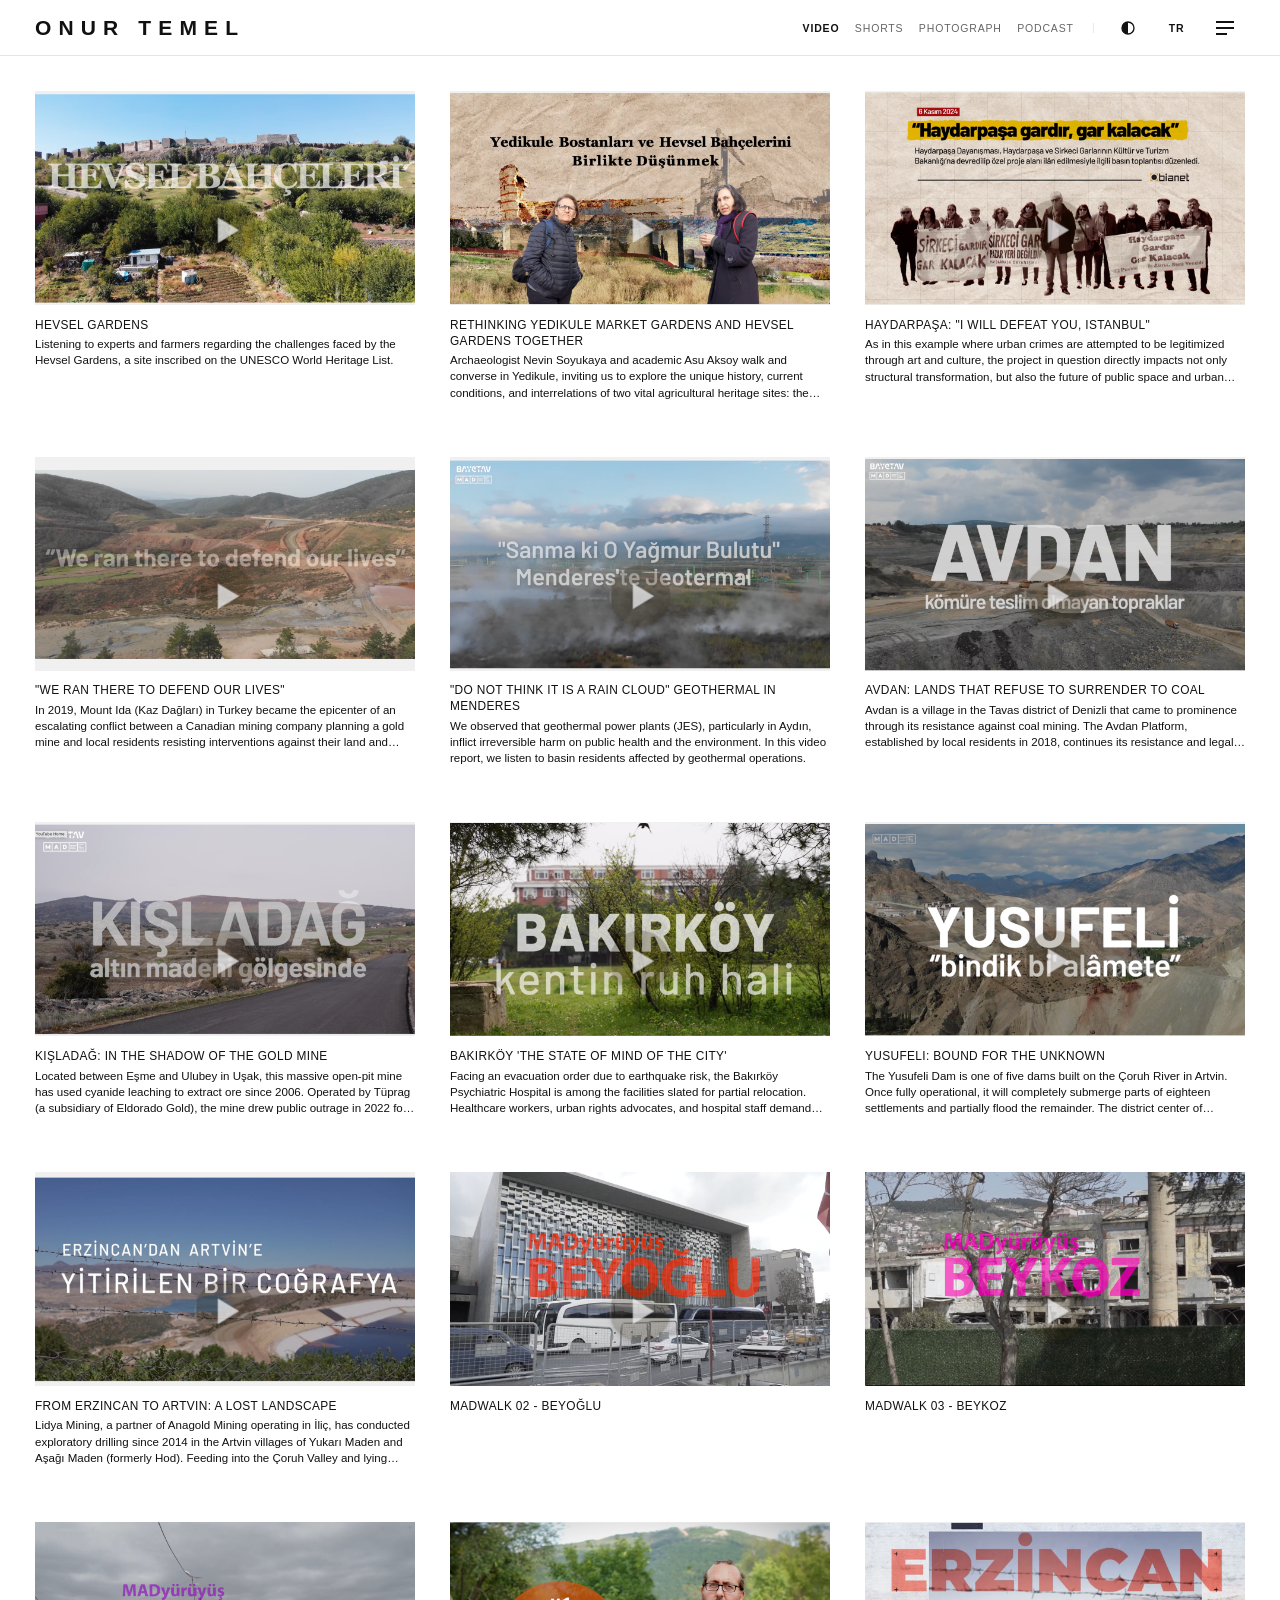
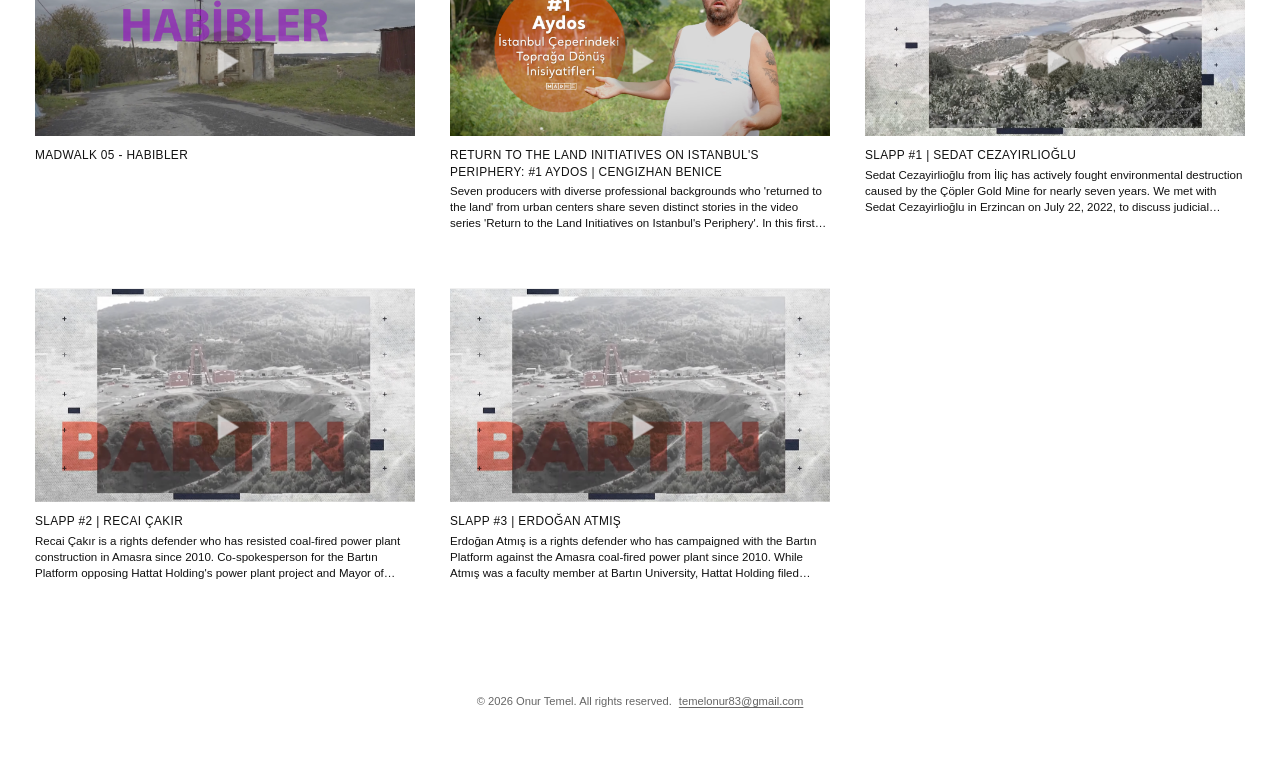
==== commit c594f725: "Add Shorts portfolio and mobile fullscreen navigation" ====
--- a/index.html
+++ b/index.html
@@ -61,9 +61,22 @@
             <span class="line"></span>
           </span>
         </button>
+
+        <!-- Mobile Hamburger Menu Toggle -->
+        <button id="mobile-menu-toggle" class="icon-btn mobile-menu-toggle-btn" aria-label="Menüyü aç" aria-expanded="false" aria-controls="mobile-menu-overlay" title="Menü">
+          <span class="hamburger-icon" aria-hidden="true">
+            <span class="line line-top"></span>
+            <span class="line line-bottom"></span>
+          </span>
+        </button>
       </div>
     </div>
   </header>
+
+  <!-- Fullscreen Mobile Navigation Menu Overlay -->
+  <div id="mobile-menu-overlay" class="mobile-menu-overlay" aria-hidden="true" role="dialog" aria-modal="true" aria-label="Mobil Menü">
+    <nav class="mobile-menu-nav" id="mobile-menu-nav" aria-label="Mobil Portfolyo Kategorileri"></nav>
+  </div>
 
   <div class="site-container">
     <main>
--- a/styles.css
+++ b/styles.css
@@ -236,6 +236,146 @@
   margin-right: 0.2rem;
 }
 
+/* Mobile Hamburger Menu Toggle Button & Animation */
+.mobile-menu-toggle-btn {
+  display: flex;
+  min-width: 40px;
+  min-height: 44px;
+  position: relative;
+}
+
+@media (min-width: 768px) {
+  .mobile-menu-toggle-btn {
+    display: none !important;
+  }
+}
+
+.hamburger-icon {
+  width: 18px;
+  height: 14px;
+  position: relative;
+  display: block;
+}
+
+.hamburger-icon .line {
+  display: block;
+  height: 2px;
+  background-color: var(--fg-color);
+  width: 18px;
+  position: absolute;
+  left: 0;
+  transition: transform 0.25s cubic-bezier(0.16, 1, 0.3, 1), top 0.25s cubic-bezier(0.16, 1, 0.3, 1);
+  transform-origin: center center;
+}
+
+.hamburger-icon .line-top {
+  top: 3px;
+}
+
+.hamburger-icon .line-bottom {
+  top: 9px;
+}
+
+/* Open state: Transforms into X without moving bounding box or adjacent controls */
+.mobile-menu-toggle-btn[aria-expanded="true"] .line-top {
+  top: 6px;
+  transform: rotate(45deg);
+}
+
+.mobile-menu-toggle-btn[aria-expanded="true"] .line-bottom {
+  top: 6px;
+  transform: rotate(-45deg);
+}
+
+/* Mobile Header Breakpoints: Hide desktop tab nav and view switch on mobile (<768px) */
+@media (max-width: 767px) {
+  .portfolio-tabs-nav {
+    display: none !important;
+  }
+  .view-switch-btn {
+    display: none !important;
+  }
+  .header-brand {
+    font-size: 1.15rem;
+    letter-spacing: 0.25em;
+  }
+  .header-controls {
+    gap: 0.25rem;
+  }
+}
+
+/* Fullscreen Mobile Navigation Menu Overlay */
+.mobile-menu-overlay {
+  position: fixed;
+  top: var(--header-height);
+  left: 0;
+  width: 100vw;
+  height: calc(100dvh - var(--header-height));
+  background-color: var(--bg-color);
+  z-index: 99;
+  display: none;
+  flex-direction: column;
+  align-items: center;
+  justify-content: center;
+  overflow-y: auto;
+  padding: 2rem 1.5rem;
+  box-sizing: border-box;
+  -webkit-overflow-scrolling: touch;
+}
+
+@media (min-width: 768px) {
+  .mobile-menu-overlay {
+    display: none !important;
+  }
+}
+
+.mobile-menu-overlay.is-active {
+  display: flex;
+}
+
+.mobile-menu-nav {
+  display: flex;
+  flex-direction: column;
+  align-items: center;
+  justify-content: center;
+  width: 100%;
+  max-width: 360px;
+}
+
+.mobile-menu-item {
+  background: none;
+  border: none;
+  padding: 0.85rem 1rem;
+  margin: 0;
+  font-family: var(--font-stack);
+  font-size: 1.25rem;
+  font-weight: 500;
+  letter-spacing: 0.1em;
+  text-transform: uppercase;
+  color: var(--fg-muted);
+  cursor: pointer;
+  transition: color 0.15s ease, opacity 0.15s ease;
+  display: block;
+  width: 100%;
+  text-align: center;
+  -webkit-tap-highlight-color: transparent;
+}
+
+.mobile-menu-item:hover,
+.mobile-menu-item:focus-visible {
+  color: var(--fg-color);
+}
+
+.mobile-menu-item.active {
+  color: var(--fg-color);
+  font-weight: 700;
+}
+
+.mobile-menu-sep {
+  height: 2rem;
+  width: 100%;
+}
+
 /* Buttons Reset */
 .icon-btn {
   background: none;
@@ -666,7 +806,112 @@
   }
 }
 
-/* PHOTO TAB & GRID (Native Aspect Ratios) */
+/* SHORTS TAB & GRID (9:16 Portrait Geometry, Restrained Editorial Grid) */
+.shorts-grid {
+  display: grid;
+  grid-template-columns: repeat(2, 1fr);
+  gap: 2rem 1.25rem;
+}
+
+@media (min-width: 640px) {
+  .shorts-grid {
+    grid-template-columns: repeat(3, 1fr);
+    gap: 2.5rem 1.5rem;
+  }
+}
+
+@media (min-width: 1024px) {
+  .shorts-grid {
+    grid-template-columns: repeat(4, 1fr);
+    gap: 3rem 1.75rem;
+  }
+}
+
+@media (min-width: 1440px) {
+  .shorts-grid {
+    grid-template-columns: repeat(5, 1fr);
+    gap: 3.5rem 2rem;
+  }
+}
+
+.short-item {
+  display: flex;
+  flex-direction: column;
+  width: 100%;
+}
+
+.short-media-container {
+  width: 100%;
+  aspect-ratio: 9 / 16;
+  background-color: var(--bg-media);
+  position: relative;
+  overflow: hidden;
+  container-type: inline-size;
+  display: flex;
+  align-items: center;
+  justify-content: center;
+}
+
+.short-media-btn {
+  width: 100%;
+  height: 100%;
+  border: none;
+  background: var(--bg-media);
+  padding: 0;
+  margin: 0;
+  cursor: pointer;
+  position: relative;
+  display: flex;
+  align-items: center;
+  justify-content: center;
+  text-align: left;
+}
+
+.short-img {
+  width: 100%;
+  height: 100%;
+  object-fit: cover;
+  display: block;
+  transition: opacity 0.2s ease;
+}
+
+.short-media-btn:hover .short-img {
+  opacity: 0.9;
+}
+
+.short-meta {
+  margin-top: 0.75rem;
+}
+
+.short-title {
+  font-size: 0.8rem;
+  font-weight: 500;
+  letter-spacing: 0.02em;
+  margin: 0;
+  color: var(--fg-color);
+  line-height: 1.35;
+  display: -webkit-box;
+  -webkit-box-orient: vertical;
+  -webkit-line-clamp: 2;
+  line-clamp: 2;
+  overflow: hidden;
+}
+
+/* FULLSCREEN SHORTS OVERLAY (PORTRAIT 9:16 PLAYER) */
+.shorts-overlay-frame-wrapper {
+  max-height: 90vh;
+  max-height: 90dvh;
+  aspect-ratio: 9 / 16;
+  height: 100%;
+  max-width: 90vw;
+  width: auto;
+  display: flex;
+  align-items: center;
+  justify-content: center;
+  position: relative;
+}
+
+/* PHOTO TAB & GRID (Standardized 3:2 Cover Ratio, Zero Crop) */
 .photos-grid {
   display: grid;
   grid-template-columns: 1fr;
@@ -693,23 +938,37 @@
   flex-direction: column;
 }
 
+.photo-cover-container {
+  width: 100%;
+  aspect-ratio: 3 / 2;
+  background-color: var(--bg-media);
+  position: relative;
+  overflow: hidden;
+  display: flex;
+  align-items: center;
+  justify-content: center;
+}
+
 .photo-btn {
   width: 100%;
+  height: 100%;
   background: none;
   border: none;
   padding: 0;
   margin: 0;
   cursor: pointer;
-  display: block;
-  text-align: left;
+  display: flex;
+  align-items: center;
+  justify-content: center;
+  text-align: center;
 }
 
 .photo-img {
   width: 100%;
-  height: auto; /* Native aspect ratio preserved! */
+  height: 100%;
+  object-fit: contain;
   display: block;
   transition: opacity 0.2s ease;
-  background-color: var(--bg-media);
 }
 
 .photo-btn:hover .photo-img,
@@ -717,7 +976,7 @@
   opacity: 0.88;
 }
 
-/* FULLSCREEN PHOTO OVERLAY */
+/* FULLSCREEN PHOTO OVERLAY (GALLERY VIEWER) */
 .photo-overlay {
   position: fixed;
   top: 0;
@@ -731,6 +990,9 @@
   justify-content: center;
   padding: 2rem;
   box-sizing: border-box;
+  touch-action: none;
+  user-select: none;
+  -webkit-user-select: none;
 }
 
 .photo-overlay-close {
@@ -762,6 +1024,7 @@
   display: flex;
   align-items: center;
   justify-content: center;
+  position: relative;
 }
 
 .photo-overlay-img {
@@ -772,6 +1035,9 @@
   object-fit: contain;
   display: block;
   box-shadow: 0 8px 32px rgba(0, 0, 0, 0.5);
+  user-select: none;
+  -webkit-user-drag: none;
+  will-change: transform;
 }
 
 /* PODCAST TAB & SPOTIFY EMBEDS */
